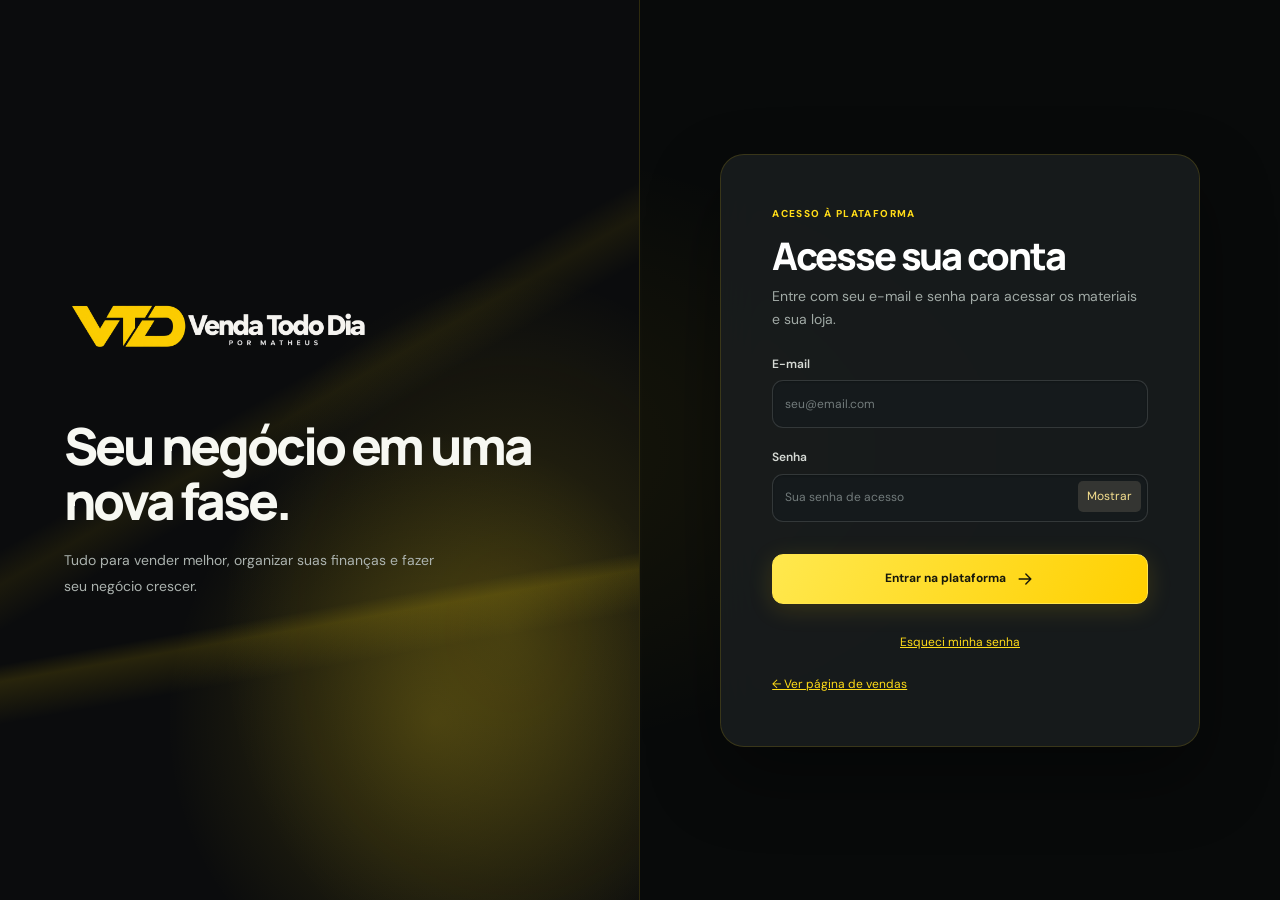
==== index.html @ 25fd8cb9 "Refresh financial JS cache after non-breaking fixes" ====
<!doctype html>
<html lang="pt-BR">
<head>
  <meta charset="utf-8">
  <meta name="viewport" content="width=device-width,initial-scale=1">
  <meta name="theme-color" content="#0b0e10">
  <meta name="description" content="Fornecedores, calendário comercial, guia e controle financeiro para sua loja.">
  <title>VTD · Venda Todo Dia</title>
  <link rel="stylesheet" href="styles.css">
  <link rel="stylesheet" href="styles-master.css">
  <link rel="stylesheet" href="styles-ui.css">
  <link rel="stylesheet" href="brand.css">
  <link rel="stylesheet" href="finance-v2.css">
  <link rel="stylesheet" href="vtd-premium.css?v=20261026">
  <script defer src="data.js"></script>
  <script defer src="master.js?v=20261026"></script>
  <script defer src="app.js?v=20261026-financefix2"></script>
</head>
<body>
  <a class="skip-link" href="#main">Pular para o conteúdo</a>
  <div id="page-progress" role="status" aria-live="polite" hidden>Carregando…</div>
  <div id="app"></div>
  <dialog id="modal"></dialog>
  <div id="toast" role="status" aria-live="polite"></div>
  <noscript><p>Ative o JavaScript no navegador para acessar a plataforma VTD.</p></noscript>
</body>
</html>
---- styles.css ----
@import url('https://fonts.googleapis.com/css2?family=DM+Sans:wght@400;500;600;700&family=Manrope:wght@500;600;700;800&display=swap');
:root{--bg:#f6f5f0;--ink:#161616;--yellow:#ffd500;--muted:#777970;--line:#e6e6df;--green:#13865d;--red:#d45049}*{box-sizing:border-box}body{margin:0;font:14px/1.6 'DM Sans',Arial,sans-serif;background:var(--bg);color:var(--ink)}h1,h2,h3,h4{font-family:Manrope,Arial,sans-serif;line-height:1.15;letter-spacing:-.045em;margin:0;font-weight:800}h1{font-size:37px}h2{font-size:24px}h3{font-size:18px}p{margin:8px 0 0}a{color:inherit;text-decoration:none}button,input,select,textarea{font:inherit}button,a,input,select,textarea{touch-action:manipulation}button{cursor:pointer}button:disabled{cursor:default;opacity:.5}button:focus-visible,a:focus-visible,input:focus-visible,select:focus-visible,textarea:focus-visible,summary:focus-visible{outline:3px solid #ba9b00;outline-offset:3px}button{border:0}img{max-width:100%;height:auto;display:block}.icon{width:20px;height:20px;vertical-align:middle;flex:none;fill:none;stroke:currentColor;stroke-width:1.7;stroke-linecap:round;stroke-linejoin:round}.btn{display:inline-flex;align-items:center;justify-content:center;gap:9px;border:1px solid var(--line);padding:11px 16px;border-radius:7px;background:white;color:#171717;font-size:12px;font-weight:700;line-height:1.4}.btn:hover{border-color:#b5b5aa}.btn.primary{background:var(--yellow);border-color:var(--yellow)}.btn.dark{background:#151515;color:white;border-color:#151515}.btn.danger{color:var(--red)}.btn.small{padding:7px 11px;font-size:11px}.btn.ghost{background:transparent}.muted{color:var(--muted)}.small{font-size:12px}.eyebrow{font-size:10px;font-weight:700;letter-spacing:.14em;text-transform:uppercase}.tag{display:inline-flex;padding:4px 9px;border-radius:6px;background:#f0f0eb;color:#606159;font-size:10px;line-height:1.5}.tag.yellow{background:#fff0a5;color:#665400}.tag.green{background:#e2f2e9;color:#23734f}.tag.red{background:#fce8e5;color:#af453f}.badge{display:inline-flex;gap:6px;align-items:center}.sidebar{position:fixed;inset:0 auto 0 0;width:224px;background:#141414;color:#aaa;display:flex;flex-direction:column;padding:27px 16px;z-index:30}.logo{display:flex;align-items:center;gap:11px;margin:0 12px 35px;color:white}.logo-mark{color:#141414;background:var(--yellow);border-radius:8px;padding:8px 9px;font:800 23px/1 Manrope,Arial,sans-serif;letter-spacing:-2px}.logo strong{font-size:12px;display:block}.logo small{font-size:9px;color:#888;display:block;margin-top:3px}.sidebar nav{display:flex;flex-direction:column;gap:7px}.sidebar nav a{padding:12px 15px;border-radius:7px;display:flex;align-items:center;gap:13px;font-size:12px}.sidebar nav a:hover{background:#242424;color:white}.sidebar nav a.active{background:var(--yellow);color:#111;font-weight:700}.nav-label{font-size:9px;letter-spacing:.14em;padding:24px 16px 10px;color:#777}.side-bottom{margin-top:auto;padding-top:30px;display:flex;flex-direction:column;gap:14px}.side-bottom a,.side-bottom button{display:flex;align-items:center;gap:13px;padding:0 15px;background:none;color:#aaa;font-size:11px}.side-note{border:1px solid #333;border-radius:7px;padding:12px;margin-bottom:7px;font-size:10px;color:#999}.side-note b{color:#ddd;display:block;margin-bottom:4px}.shell{margin-left:224px;min-height:100vh}.topbar{height:72px;background:#fffc;border-bottom:1px solid var(--line);padding:0 34px;display:flex;justify-content:space-between;align-items:center;gap:15px;position:sticky;top:0;z-index:15;backdrop-filter:blur(14px)}.crumb{display:flex;gap:12px;align-items:center;font-size:12px}.top-right{display:flex;gap:15px;align-items:center}.avatar{width:34px;height:34px;border-radius:50%;background:#e9e9e4;color:#333;display:grid;place-items:center;font-size:11px;font-weight:700}.demo-banner{background:#fff3b7;border-bottom:1px solid #e5d887;padding:8px 34px;font-size:10px;display:flex;justify-content:space-between;gap:15px}.demo-banner button{background:none;text-decoration:underline;font-size:10px}.content{padding:34px;max-width:1540px;margin:auto}.page-head{display:flex;justify-content:space-between;align-items:center;gap:20px;margin-bottom:28px}.page-head p{color:var(--muted);font-size:13px}.actions{display:flex;gap:10px;align-items:center;flex-wrap:wrap}.panel{background:#fff;border:1px solid var(--line);border-radius:11px;padding:23px}.panel-head{display:flex;justify-content:space-between;gap:15px;align-items:center;margin-bottom:21px}.welcome{position:relative;background:#151515;color:white;padding:36px;border-radius:12px;overflow:hidden;min-height:270px;display:flex;align-items:center;margin-bottom:24px}.welcome:before{content:'';position:absolute;inset:0;background:linear-gradient(90deg,#101010 10%,#101010de 47%,#10101000 100%),url('assets/loja.webp') center right/cover}.welcome>div{position:relative;max-width:430px}.welcome h2{font-size:37px;margin:15px 0}.welcome p{color:#bbb;font-size:13px;margin-bottom:21px}.welcome .eyebrow{color:var(--yellow)}.columns{display:grid;grid-template-columns:minmax(0,1.65fr) minmax(270px,1fr);gap:22px}.kit-row{display:flex;align-items:center;gap:17px;border-top:1px solid var(--line);padding:22px 0}.kit-row:last-child{padding-bottom:0}.kit-icon{width:49px;height:49px;background:var(--yellow);border-radius:9px;display:grid;place-items:center;flex:none}.kit-icon .icon{width:25px;height:25px}.kit-row h3{font-size:16px}.kit-row p{color:var(--muted);font-size:12px;margin-top:4px}.kit-row>.icon{margin-left:auto}.campaign{background:#fff5c8;display:flex;flex-direction:column}.campaign h2{font-size:31px;margin-top:13px}.campaign .btn{margin-top:auto}.campaign p{font-size:12px;color:#77715b;margin-bottom:18px}.check{display:flex;align-items:flex-start;gap:10px;padding:10px 0;font-size:12px;cursor:pointer}.check input{accent-color:#b79b00;width:18px;height:18px;margin:1px 0;flex:none}.check input:checked+span{color:#777;text-decoration:line-through}.next-step{margin-top:23px;display:flex;align-items:center;gap:15px;background:#eae9e2;padding:18px;border-radius:8px}.progress{height:6px;border-radius:30px;background:#eaeae4;overflow:hidden;margin-top:10px}.progress>i{display:block;height:100%;background:var(--yellow)}.searchbar{display:flex;gap:10px;margin-bottom:15px;flex-wrap:wrap}.search{flex:1;min-width:220px;position:relative}.search .icon{position:absolute;top:13px;left:13px;color:#888;width:17px}.search input{padding-left:40px!important}input:not([type=checkbox]),select,textarea{border:1px solid #ddddD5;background:white;border-radius:7px;padding:11px 12px;min-height:42px;width:100%;color:#333}select{width:auto;max-width:100%}textarea{resize:vertical;min-height:100px}.filters{display:flex;gap:8px;flex-wrap:wrap;margin:16px 0 20px}.chip{border:1px solid #deded5;padding:7px 12px;font-size:11px;border-radius:30px;background:transparent;color:#68695f}.chip.active{background:#151515;color:white;border-color:#151515}.list-count{display:flex;justify-content:space-between;gap:10px;margin-bottom:15px;color:#888;font-size:11px}.supplier{display:flex;gap:18px;padding:23px;background:white;border:1px solid var(--line);border-radius:10px;margin-bottom:13px;align-items:flex-start}.supplier-logo{width:52px;height:52px;display:grid;place-items:center;flex:none;font:800 16px Manrope,Arial,sans-serif;background:#f1eddb;border-radius:9px;color:#7e7247}.supplier-info{flex:1;min-width:0}.supplier h3{font-size:16px;letter-spacing:-.02em}.supplier p{font-size:12px;color:#777;margin:5px 0 9px}.supplier-meta{display:flex;flex-wrap:wrap;gap:6px}.supplier-side{display:flex;gap:9px;align-items:center}.star{border:1px solid var(--line);background:white;border-radius:6px;width:33px;height:33px;color:#aaa;font-size:23px;line-height:1}.star.saved{color:#ac9000;background:#fff7cf;border-color:#f0dc7b}.pagination{display:flex;align-items:center;justify-content:center;gap:12px;margin:22px 0}.empty{text-align:center;padding:65px 20px;border:1px dashed #d4d4c9;border-radius:10px}.empty .icon{height:38px;width:38px;color:#b4a158;margin-bottom:14px}.empty p{color:#888;font-size:13px;max-width:430px;margin:12px auto 20px}.month-tabs{display:flex;gap:4px;background:#fff;border:1px solid var(--line);border-radius:8px;padding:6px;margin-bottom:25px}.month-tabs button{flex:1;padding:10px 3px;border-radius:5px;background:transparent;font-size:11px}.month-tabs button.active{background:var(--yellow);font-weight:700}.month-title{font-size:47px;margin-bottom:8px}.dates{display:flex;flex-wrap:wrap;gap:8px;margin:18px 0}.date{border:1px solid var(--line);border-radius:7px;padding:10px 12px;font-size:12px}.date b{display:block}.date small{color:#888}.date.key{background:#fff2ab;border-color:#f0dd7c}.note{padding:14px 17px;border-left:3px solid #c9ae00;background:#f7f5e9;border-radius:0 6px 6px 0;font-size:12px;margin:20px 0}.reading{display:grid;grid-template-columns:230px minmax(0,1fr);gap:25px}.chapters{align-self:start;position:sticky;top:95px}.chapter-link{display:flex;gap:10px;padding:11px 9px;border-radius:6px;font-size:11px;color:#777}.chapter-link.active{background:#fff1a3;color:#111;font-weight:700}.chapter-link span{color:#999}.reader{padding:38px 45px}.reader h1{font-size:34px;margin:17px 0 28px}.reader-body{font-size:15px;line-height:1.9;color:#4c4d47}.reader-body p{margin:15px 0}.reader-body h3{font-size:21px;margin:28px 0 12px;color:#111}.reader-body ul{padding-left:22px}.reader-body .quote{font-size:22px;line-height:1.4;font-weight:700;color:#161616;border-left:3px solid var(--yellow);padding:15px 20px;background:#f8f7ef;margin:25px 0}.reader-body em{font-style:normal}.reader-body .kinds{display:flex;gap:12px}.reader-body .kinds>div{flex:1;padding:13px;background:#f4f3ed;border-radius:6px}.task-box{background:#fff5c6;padding:21px;border-radius:8px;margin-top:30px}.reader-nav{display:flex;justify-content:space-between;gap:10px;margin-top:25px}.stats{display:grid;grid-template-columns:repeat(4,1fr);background:white;border:1px solid var(--line);border-radius:10px;padding:22px 0;margin-bottom:22px}.stat{padding:0 22px;border-right:1px solid var(--line)}.stat:last-child{border:0}.stat small{display:block;color:#888;font-size:11px}.stat strong{font:800 25px/1.4 Manrope,Arial,sans-serif;letter-spacing:-.04em}.stat .icon{color:#a58b00;margin-bottom:9px}.positive{color:var(--green)}.negative{color:var(--red)}.finance-grid{display:grid;grid-template-columns:1.5fr 1fr;gap:22px;margin-bottom:22px}.chart{width:100%;height:200px;display:block}.chart-legend{display:flex;gap:20px;justify-content:center;font-size:10px;color:#777}.chart-legend i{display:inline-block;width:8px;height:8px;background:var(--yellow);border-radius:50%;margin-right:6px}.category-bar{margin:14px 0;font-size:11px}.category-bar>div{display:flex;justify-content:space-between;gap:12px}.bar{height:6px;background:#efefe9;border-radius:10px;margin-top:7px}.bar i{display:block;height:100%;background:var(--yellow);border-radius:10px}.table-wrap{overflow:auto}table{border-collapse:collapse;width:100%;white-space:nowrap;font-size:12px}th{text-align:left;background:#f5f5f0;color:#888;font-weight:500;padding:12px}td{padding:15px 12px;border-bottom:1px solid var(--line)}tr:last-child td{border:0}.table-actions{display:flex;gap:6px}.table-actions .btn{padding:5px 7px}.table-actions .icon{width:14px;height:14px}.financial-nav{display:flex;gap:7px;margin-bottom:24px;flex-wrap:wrap}.financial-nav a{padding:9px 14px;border-radius:6px;font-size:11px;border:1px solid #ddd}.financial-nav a.active{background:#171717;color:white;border-color:#171717}.fields{display:grid;grid-template-columns:1fr 1fr;gap:17px}.field{display:flex;flex-direction:column;gap:6px;font-size:12px}.field.full{grid-column:1/-1}.field label{font-weight:600}.settings{max-width:800px}.settings .panel{margin-bottom:22px}.help-list details{border-bottom:1px solid var(--line);padding:18px 0}.help-list summary{cursor:pointer;font-weight:600}.help-list p{font-size:13px;color:#777;margin:15px 0}.admin-nav{display:flex;gap:9px;flex-wrap:wrap;margin-bottom:25px}.admin-nav a{padding:10px 16px;border-radius:6px;background:white;border:1px solid var(--line);font-size:12px}.admin-nav a.active{background:var(--yellow);border-color:var(--yellow)}.account-options{display:flex;gap:13px;flex-wrap:wrap;margin:20px 0}.option{padding:18px;border:1px solid var(--line);border-radius:8px;flex:1;min-width:190px}.option.active{border-color:#ad9400;background:#fff8d6}.option p{font-size:12px;color:#777}.login{min-height:100vh;display:grid;grid-template-columns:1.05fr 1fr}.login-visual{padding:45px 55px;background:#111;color:white;position:relative;overflow:hidden;display:flex;flex-direction:column}.login-visual:after{content:'';position:absolute;inset:48% 0 0;background:linear-gradient(#111,transparent 50%),url('assets/loja.webp') center/cover}.login-visual .logo{margin:0 0 65px}.login-visual h1{font-size:52px;max-width:500px;position:relative;z-index:1}.login-visual p{color:#aaa;max-width:390px;position:relative;z-index:1;margin-top:20px}.login-form{align-self:center;padding:50px;max-width:530px;width:100%;margin:auto}.login-form h2{font-size:34px}.login-form>p{color:#777;margin-bottom:25px}.demo-notice{background:#fff3b8;border:1px solid #e9dc93;padding:15px;border-radius:7px;font-size:12px;margin:22px 0}.login-form .btn{width:100%;margin:6px 0}.login-form .field{margin-bottom:17px}.divider{text-align:center;color:#aaa;font-size:11px;margin:18px 0}.link{font-size:12px;background:none;color:#6f6b50;text-decoration:underline;padding:0}.contact-links{display:flex;gap:8px;flex-wrap:wrap;margin:20px 0}.detail-row{border-bottom:1px solid var(--line);padding:13px 0;display:flex;justify-content:space-between;gap:15px;font-size:12px}.detail-row span{color:#888}.detail-row strong{max-width:75%;overflow-wrap:anywhere}.mobile-menu{display:none}.mobile-bottom{display:none}dialog{border:1px solid var(--line);border-radius:13px;max-width:560px;width:calc(100% - 32px);max-height:90vh;padding:27px;color:#171717}dialog::backdrop{background:#0007;backdrop-filter:blur(3px)}.dialog-head{display:flex;align-items:center;justify-content:space-between;gap:20px;margin-bottom:24px}.close{width:30px;height:30px;background:#f0f0ea;border-radius:50%;font-size:20px}.modal-actions{display:flex;justify-content:flex-end;gap:9px;margin-top:23px}.dialog-head h2{font-size:23px}#toast{position:fixed;bottom:28px;left:50%;transform:translateX(-50%) translateY(150px);padding:13px 22px;background:#161616;color:white;border:1px solid #444;border-radius:8px;z-index:100;font-size:12px;box-shadow:0 5px 35px #0003;transition:transform .2s;max-width:90vw}#toast.show{transform:translateX(-50%) translateY(0)}.locked{text-align:center;padding:65px 25px}.locked .kit-icon{margin:0 auto 20px}.locked h2{font-size:30px}.locked p{color:#888;margin:15px auto 25px;max-width:480px}.storage-note{font-size:11px;color:#888;margin-top:20px}.header-mobile-logo{display:none} @media(min-width:1600px){.content{padding:40px 50px}.welcome{min-height:310px}}@media(max-width:1100px){.sidebar{width:195px;padding-inline:10px}.shell{margin-left:195px}.topbar,.demo-banner{padding-inline:24px}.content{padding:25px}.columns{grid-template-columns:1.4fr 1fr}.reader{padding:28px}.reading{grid-template-columns:190px 1fr}.stat{padding:0 15px}.stat strong{font-size:21px}.finance-grid{grid-template-columns:1fr 1fr}.supplier-side{flex-direction:column;align-items:flex-end}.login-visual{padding:35px}.login-visual h1{font-size:43px}}@media(max-width:760px){h1{font-size:29px}.sidebar{transform:translateX(-100%);transition:transform .2s;width:250px;box-shadow:20px 0 50px #0004}.sidebar.open{transform:translateX(0)}.shell{margin:0}.topbar{height:65px;padding:0 18px}.crumb{display:none}.header-mobile-logo{display:flex;align-items:center;gap:9px;font-weight:700;font-size:12px}.header-mobile-logo .logo-mark{font-size:18px;padding:7px}.mobile-menu{display:inline-flex;background:none;padding:5px}.top-right{gap:9px}.top-right .tag{display:none}.demo-banner{padding:7px 18px;font-size:9px;gap:8px}.content{padding:24px 18px 105px}.page-head{align-items:flex-start;flex-direction:column;gap:16px;margin-bottom:23px}.page-head p{font-size:12px}.welcome{padding:26px;min-height:260px}.welcome h2{font-size:31px}.welcome:before{background:linear-gradient(90deg,#111f,#111a),url('assets/loja.webp') center/cover}.columns,.finance-grid{grid-template-columns:1fr}.campaign{min-height:280px}.panel{padding:20px}.kit-row h3{font-size:14px}.kit-row p{font-size:11px}.kit-icon{width:43px;height:43px}.next-step{font-size:12px}.supplier{padding:17px;gap:12px;flex-wrap:wrap}.supplier-logo{width:39px;height:39px;font-size:12px}.supplier h3{font-size:14px}.supplier-info{width:calc(100% - 60px)}.supplier-side{flex-direction:row;justify-content:flex-end;width:100%;padding-top:6px}.supplier p{font-size:11px}.searchbar select{flex:1;min-width:130px;font-size:11px}.filters{gap:6px}.chip{font-size:10px;padding:7px 10px}.month-tabs{flex-wrap:wrap;gap:4px}.month-tabs button{flex:0 0 calc(100% / 6 - 4px)}.month-title{font-size:38px}.reading{grid-template-columns:1fr;gap:16px}.chapters{position:static}.chapters-list{display:flex;gap:5px;overflow:auto;margin-top:15px}.chapter-link{min-width:145px;font-size:10px;border:1px solid var(--line)}.reader{padding:24px}.reader h1{font-size:28px}.reader-body{font-size:14px}.reader-body .kinds{flex-direction:column}.stats{grid-template-columns:1fr 1fr;padding:0}.stat{padding:20px;border-bottom:1px solid var(--line)}.stat:nth-child(2){border-right:0}.stat:nth-child(3),.stat:nth-child(4){border-bottom:0}.stat strong{font-size:22px}.fields{grid-template-columns:1fr}.field.full{grid-column:auto}.mobile-bottom{display:flex;position:fixed;bottom:0;left:0;right:0;background:#fff;border-top:1px solid var(--line);z-index:20;padding:9px 8px max(10px,env(safe-area-inset-bottom));justify-content:space-around;gap:2px}.mobile-bottom a{display:flex;flex-direction:column;align-items:center;gap:5px;font-size:9px;color:#888;padding:5px 8px}.mobile-bottom a.active{color:#111;background:#fff5be;border-radius:7px}.mobile-bottom .icon{height:20px;width:20px}.login{grid-template-columns:1fr}.login-visual{min-height:260px;padding:25px}.login-visual:after{inset:0;background:linear-gradient(90deg,#111f,#111a),url('assets/loja.webp') center/cover}.login-visual .logo{margin-bottom:35px;z-index:1}.login-visual h1{font-size:34px}.login-visual p{font-size:12px;margin-top:13px}.login-form{padding:30px 23px}.login-form h2{font-size:28px}.login-visual h1,.login-visual p{max-width:400px}.table-wrap{margin-inline:-7px}.modal-actions{flex-wrap:wrap}#toast{bottom:90px}.admin-nav a{font-size:10px;padding:8px 10px}.finance-grid .panel{min-width:0}.reader-nav{flex-wrap:wrap}.top-right .btn{padding:7px}.top-right .btn span{display:none}.contact-links .btn{flex:1}.page-head .actions{width:100%}.month-tabs button{font-size:10px}.search{min-width:100%}}@media(prefers-reduced-motion:reduce){*{transition:none!important;scroll-behavior:auto!important}}
---- styles-master.css ----
/* ==========================================================================
   VTD - PAINEL MASTER (IDENTIDADE VISUAL FIEL AO MOCKUP)
   ========================================================================== */

:root {
  --master-bg: #F8F9FA;
  --master-sidebar-bg: #111215;
  --master-sidebar-text: #9CA3AF;
  --master-sidebar-hover: #1F2228;
  --master-yellow: #FFD500;
  --master-yellow-hover: #E6C000;
  --master-card-bg: #FFFFFF;
  --master-border: #E5E7EB;
  --master-text-main: #111827;
  --master-text-muted: #6B7280;
  --master-green-bg: #DCFCE7;
  --master-green-text: #166534;
  --master-amber-bg: #FEF3C7;
  --master-amber-text: #92400E;
  --master-red-bg: #FEE2E2;
  --master-red-text: #991B1B;
}

body.master-active {
  background-color: var(--master-bg);
  color: var(--master-text-main);
  font-family: 'DM Sans', -apple-system, BlinkMacSystemFont, "Segoe UI", Roboto, sans-serif;
}

/* ---------------- SIDEBAR DO MASTER ---------------- */
.master-sidebar {
  position: fixed;
  inset: 0 auto 0 0;
  width: 260px;
  background-color: var(--master-sidebar-bg);
  color: var(--master-sidebar-text);
  display: flex;
  flex-direction: column;
  padding: 24px 16px;
  z-index: 40;
  overflow-y: auto;
}

.master-logo {
  display: flex;
  align-items: center;
  gap: 12px;
  margin: 0 8px 30px;
  color: #FFFFFF;
}

.master-logo-mark {
  background-color: var(--master-yellow);
  color: #111215;
  border-radius: 8px;
  padding: 8px 10px;
  font: 800 20px/1 'Manrope', sans-serif;
  letter-spacing: -1px;
}

.master-logo-text strong {
  display: block;
  font-size: 15px;
  font-weight: 700;
  color: #FFFFFF;
}

.master-logo-text small {
  display: block;
  font-size: 11px;
  color: #9CA3AF;
  margin-top: 2px;
}

.master-nav {
  display: flex;
  flex-direction: column;
  gap: 4px;
}

.master-nav-label {
  font-size: 10px;
  font-weight: 700;
  letter-spacing: 0.12em;
  text-transform: uppercase;
  color: #6B7280;
  padding: 22px 14px 8px;
}

.master-nav a, .master-nav button {
  display: flex;
  align-items: center;
  gap: 12px;
  padding: 10px 14px;
  border-radius: 8px;
  font-size: 13px;
  font-weight: 500;
  color: #9CA3AF;
  background: transparent;
  border: none;
  cursor: pointer;
  text-align: left;
  transition: background-color 0.15s, color 0.15s;
}

.master-nav a:hover, .master-nav button:hover {
  background-color: var(--master-sidebar-hover);
  color: #FFFFFF;
}

.master-nav a.active {
  background-color: var(--master-yellow);
  color: #111215;
  font-weight: 700;
}

.master-nav a.active svg {
  stroke: #111215;
}

.master-nav-bottom {
  margin-top: auto;
  padding-top: 24px;
  display: flex;
  flex-direction: column;
  gap: 4px;
}

/* ---------------- SHELL & TOPBAR ---------------- */
.master-shell {
  margin-left: 260px;
  min-height: 100vh;
  display: flex;
  flex-direction: column;
}

.master-topbar {
  height: 64px;
  background: rgba(255, 255, 255, 0.95);
  border-bottom: 1px solid var(--master-border);
  padding: 0 32px;
  display: flex;
  justify-content: space-between;
  align-items: center;
  position: sticky;
  top: 0;
  z-index: 30;
  backdrop-filter: blur(10px);
}

.master-crumb {
  display: flex;
  align-items: center;
  gap: 8px;
  font-size: 13px;
  color: var(--master-text-muted);
}

.master-crumb .crumb-active {
  color: var(--master-text-main);
  font-weight: 600;
}

.master-top-right {
  display: flex;
  align-items: center;
  gap: 16px;
}

.master-badge-status {
  display: inline-flex;
  align-items: center;
  gap: 6px;
  padding: 6px 12px;
  background-color: #F3F4F6;
  border: 1px solid #E5E7EB;
  border-radius: 20px;
  font-size: 11px;
  font-weight: 500;
  color: #4B5563;
}

.master-avatar-btn {
  width: 36px;
  height: 36px;
  border-radius: 50%;
  background-color: #E5E7EB;
  color: #1F2937;
  font-weight: 700;
  font-size: 12px;
  display: grid;
  place-items: center;
  border: none;
}

/* ---------------- CONTENT CONTAINER ---------------- */
.master-content {
  padding: 32px;
  max-width: 1440px;
  width: 100%;
  margin: 0 auto;
  box-sizing: border-box;
}

.master-header {
  display: flex;
  justify-content: space-between;
  align-items: flex-start;
  gap: 20px;
  margin-bottom: 28px;
  flex-wrap: wrap;
}

.master-header h1 {
  font-size: 32px;
  font-weight: 800;
  color: var(--master-text-main);
  letter-spacing: -0.04em;
  margin: 0 0 6px 0;
}

.master-header p {
  color: var(--master-text-muted);
  font-size: 14px;
  margin: 0;
}

.master-header-actions {
  display: flex;
  gap: 12px;
  align-items: center;
}

.btn-master-primary {
  display: inline-flex;
  align-items: center;
  gap: 8px;
  background-color: var(--master-yellow);
  color: #111215;
  border: 1px solid var(--master-yellow);
  font-weight: 700;
  font-size: 13px;
  padding: 10px 18px;
  border-radius: 8px;
  cursor: pointer;
  transition: background-color 0.15s, transform 0.05s;
}

.btn-master-primary:hover {
  background-color: var(--master-yellow-hover);
}

.btn-master-outline {
  display: inline-flex;
  align-items: center;
  gap: 8px;
  background-color: #FFFFFF;
  color: #111827;
  border: 1px solid #D1D5DB;
  font-weight: 600;
  font-size: 13px;
  padding: 10px 18px;
  border-radius: 8px;
  cursor: pointer;
  transition: background-color 0.15s, border-color 0.15s;
}

.btn-master-outline:hover {
  background-color: #F9FAFB;
  border-color: #9CA3AF;
}

/* ---------------- CARDS DE MÉTRICAS (INDICADORES) ---------------- */
.master-metrics-grid {
  display: grid;
  grid-template-columns: repeat(4, 1fr);
  gap: 18px;
  margin-bottom: 28px;
}

.master-metric-card {
  background-color: var(--master-card-bg);
  border: 1px solid var(--master-border);
  border-radius: 12px;
  padding: 18px 20px;
  display: flex;
  align-items: center;
  gap: 16px;
  box-shadow: 0 1px 2px rgba(0, 0, 0, 0.03);
}

.master-metric-icon {
  width: 48px;
  height: 48px;
  border-radius: 10px;
  display: grid;
  place-items: center;
  flex: none;
}

.master-metric-icon.icon-yellow { background-color: #FEF9C3; color: #854D0E; }
.master-metric-icon.icon-green { background-color: #DCFCE7; color: #166534; }
.master-metric-icon.icon-blue { background-color: #E0F2FE; color: #075985; }
.master-metric-icon.icon-amber { background-color: #FEF3C7; color: #B45309; }

.master-metric-info {
  flex: 1;
  min-width: 0;
}

.master-metric-info span {
  display: block;
  font-size: 12px;
  color: var(--master-text-muted);
  font-weight: 500;
  margin-bottom: 2px;
}

.master-metric-val-row {
  display: flex;
  align-items: center;
  gap: 10px;
}

.master-metric-info strong {
  font-size: 28px;
  font-weight: 800;
  color: var(--master-text-main);
  letter-spacing: -0.03em;
  font-family: 'Manrope', sans-serif;
}

.btn-pill-review {
  background-color: #FEF3C7;
  color: #92400E;
  border: 1px solid #FDE68A;
  border-radius: 12px;
  font-size: 11px;
  font-weight: 700;
  padding: 3px 10px;
  cursor: pointer;
  transition: background-color 0.15s;
}

.btn-pill-review:hover {
  background-color: #FDE68A;
}

/* ---------------- GRID DE CARDS PRINCIPAIS ---------------- */
.master-main-grid {
  display: grid;
  grid-template-columns: minmax(0, 2fr) minmax(320px, 1fr);
  gap: 24px;
  margin-bottom: 24px;
}

.master-card {
  background-color: var(--master-card-bg);
  border: 1px solid var(--master-border);
  border-radius: 12px;
  padding: 22px;
  box-shadow: 0 1px 3px rgba(0, 0, 0, 0.04);
}

.master-card-header {
  display: flex;
  justify-content: space-between;
  align-items: center;
  gap: 16px;
  margin-bottom: 18px;
  flex-wrap: wrap;
}

.master-card-header h2 {
  font-size: 18px;
  font-weight: 800;
  color: var(--master-text-main);
  margin: 0;
  display: flex;
  align-items: center;
  gap: 10px;
}

.master-filters-row {
  display: flex;
  align-items: center;
  gap: 10px;
  flex-wrap: wrap;
}

.master-input-search {
  position: relative;
  min-width: 200px;
}

.master-input-search input {
  padding: 8px 12px 8px 34px !important;
  font-size: 12px !important;
  min-height: 36px !important;
  border-radius: 6px !important;
  border: 1px solid #D1D5DB !important;
}

.master-input-search .search-icon {
  position: absolute;
  left: 10px;
  top: 9px;
  width: 15px;
  height: 15px;
  color: #9CA3AF;
  pointer-events: none;
}

.master-select-filter {
  padding: 8px 12px !important;
  font-size: 12px !important;
  min-height: 36px !important;
  border-radius: 6px !important;
  border: 1px solid #D1D5DB !important;
  background-color: #FFFFFF !important;
}

/* ---------------- TABELAS DO MASTER ---------------- */
.master-table-wrapper {
  overflow-x: auto;
  margin-inline: -4px;
}

.master-table {
  width: 100%;
  border-collapse: separate;
  border-spacing: 0;
  font-size: 13px;
}

.master-table th {
  background-color: #F9FAFB;
  color: #6B7280;
  font-weight: 600;
  font-size: 11px;
  text-transform: uppercase;
  letter-spacing: 0.05em;
  padding: 10px 14px;
  border-bottom: 1px solid var(--master-border);
  text-align: left;
}

.master-table td {
  padding: 14px;
  border-bottom: 1px solid #F3F4F6;
  color: var(--master-text-main);
  vertical-align: middle;
}

.master-table tr:hover td {
  background-color: #FBFBFC;
}

.master-table tr:last-child td {
  border-bottom: none;
}

.user-cell {
  display: flex;
  align-items: center;
  gap: 12px;
}

.user-avatar-circle {
  width: 36px;
  height: 36px;
  border-radius: 50%;
  background-color: #F3F4F6;
  color: #4B5563;
  font-weight: 700;
  font-size: 12px;
  display: grid;
  place-items: center;
  flex: none;
}

.user-meta-name {
  font-weight: 700;
  color: var(--master-text-main);
}

.user-meta-email {
  font-size: 11px;
  color: var(--master-text-muted);
}

/* Badges */
.badge-offer {
  display: inline-flex;
  padding: 4px 10px;
  border-radius: 6px;
  font-size: 11px;
  font-weight: 700;
}

.badge-offer.plus {
  background-color: var(--master-yellow);
  color: #111215;
}

.badge-offer.essential {
  background-color: #E5E7EB;
  color: #374151;
}

.badge-status-pill {
  display: inline-flex;
  padding: 4px 10px;
  border-radius: 20px;
  font-size: 11px;
  font-weight: 600;
}

.badge-status-pill.green { background-color: var(--master-green-bg); color: var(--master-green-text); }
.badge-status-pill.amber { background-color: var(--master-amber-bg); color: var(--master-amber-text); }
.badge-status-pill.red { background-color: var(--master-red-bg); color: var(--master-red-text); }
.badge-status-pill.gray { background-color: #F3F4F6; color: #4B5563; }

.btn-table-action {
  padding: 6px 12px;
  border-radius: 6px;
  font-size: 11px;
  font-weight: 600;
  border: 1px solid #D1D5DB;
  background-color: #FFFFFF;
  color: #374151;
  cursor: pointer;
  transition: all 0.15s;
}

.btn-table-action:hover {
  background-color: #F9FAFB;
  border-color: #9CA3AF;
}

.master-card-footer {
  margin-top: 16px;
  padding-top: 14px;
  border-top: 1px solid #F3F4F6;
}

.link-all-clients {
  color: #B45309;
  font-weight: 700;
  font-size: 13px;
  display: inline-flex;
  align-items: center;
  gap: 6px;
  text-decoration: none;
}

.link-all-clients:hover {
  text-decoration: underline;
}

/* ---------------- LISTA DE INTEGRAÇÕES NO CARD LATERAL ---------------- */
.master-integ-list {
  display: flex;
  flex-direction: column;
  gap: 16px;
}

.master-integ-item {
  border: 1px solid var(--master-border);
  border-radius: 10px;
  padding: 16px;
  display: flex;
  flex-direction: column;
  gap: 10px;
  background-color: #FAFAFA;
}

.master-integ-header {
  display: flex;
  align-items: center;
  justify-content: space-between;
}

.master-integ-title {
  display: flex;
  align-items: center;
  gap: 8px;
  font-weight: 700;
  font-size: 14px;
  color: var(--master-text-main);
}

.status-dot {
  width: 8px;
  height: 8px;
  border-radius: 50%;
  display: inline-block;
}

.status-dot.active { background-color: #22C55E; box-shadow: 0 0 0 2px #DCFCE7; }
.status-dot.inactive { background-color: #9CA3AF; }

.master-integ-desc {
  font-size: 12px;
  color: var(--master-text-muted);
  margin: 0;
}

.master-integ-time {
  font-size: 11px;
  color: #9CA3AF;
}

.master-integ-actions {
  display: flex;
  justify-content: flex-end;
  gap: 8px;
  margin-top: 4px;
}

/* ---------------- ÚLTIMOS EVENTOS (CARD INFERIOR) ---------------- */
.master-events-table {
  width: 100%;
}

.event-row {
  display: grid;
  grid-template-columns: 80px minmax(180px, 1fr) minmax(200px, 1.5fr) 100px 120px;
  align-items: center;
  gap: 16px;
  padding: 14px 0;
  border-bottom: 1px solid #F3F4F6;
  font-size: 13px;
}

.event-row:last-child {
  border-bottom: none;
}

.event-time {
  font-weight: 500;
  color: var(--master-text-muted);
  font-size: 12px;
}

.event-type-col strong {
  display: block;
  font-weight: 700;
  color: var(--master-text-main);
}

.event-type-col small {
  display: block;
  font-size: 11px;
  color: var(--master-text-muted);
}

.event-desc-col {
  color: #4B5563;
  font-size: 12px;
}

.event-action-col {
  text-align: right;
}

/* ---------------- MODAIS E DRAWERS DO MASTER ---------------- */
.master-modal-backdrop {
  position: fixed;
  inset: 0;
  background-color: rgba(0, 0, 0, 0.5);
  backdrop-filter: blur(4px);
  z-index: 100;
  display: flex;
  align-items: center;
  justify-content: center;
  padding: 16px;
}

.master-modal-content {
  background: #FFFFFF;
  border-radius: 12px;
  width: 100%;
  max-width: 580px;
  max-height: 90vh;
  overflow-y: auto;
  box-shadow: 0 20px 25px -5px rgba(0, 0, 0, 0.1);
  padding: 24px;
}

.master-menu-toggle {
  display: none;
  border: 1px solid #D1D5DB;
  border-radius: 8px;
  background: #FFFFFF;
  padding: 8px 12px;
  font-size: 20px;
  cursor: pointer;
}

/* ---------------- RESPONSIVIDADE ---------------- */
@media (max-width: 1024px) {
  .master-metrics-grid {
    grid-template-columns: repeat(2, 1fr);
  }
  .master-main-grid {
    grid-template-columns: 1fr;
  }
  .event-row {
    grid-template-columns: 70px 1fr 1fr auto;
  }
}

@media (max-width: 768px) {
  .master-menu-toggle {
    display: block;
  }
  .master-sidebar.open {
    top: 64px;
    height: calc(100vh - 64px);
  }
  .master-sidebar {
    transform: translateX(-100%);
    transition: transform 0.2s ease;
  }
  .master-sidebar.open {
    transform: translateX(0);
  }
  .master-shell {
    margin-left: 0;
  }
  .master-metrics-grid {
    grid-template-columns: 1fr;
  }
  .master-content {
    padding: 16px;
  }
  .event-row {
    display: flex;
    flex-direction: column;
    align-items: flex-start;
    gap: 8px;
    padding: 16px 0;
  }
  .event-action-col {
    align-self: flex-end;
  }
}
---- styles-ui.css ----
/* Identidade visual e interações compartilhadas. */
:root {
  --bg: #f4f6f2;
  --ink: #19231d;
  --yellow: #f5d528;
  --muted: #67736b;
  --line: #e2e7df;
  --master-bg: #f4f6f2;
  --master-text-main: #19231d;
  --master-text-muted: #67736b;
  --master-border: #e2e7df;
  --master-yellow: #f5d528;
  --master-sidebar-bg: #141c17;
}
body { color: var(--ink); -webkit-font-smoothing: antialiased; }
h1 { font-size: clamp(28px, 2.7vw, 38px); letter-spacing: -.055em; }
h2 { letter-spacing: -.04em; }
.sidebar { width: 240px; background: #141c17; padding: 28px 18px 22px; }
.shell { margin-left: 240px; }
.logo-mark, .master-logo-mark { background: var(--yellow); border-radius: 12px; box-shadow: 0 4px 14px #0002; }
.sidebar nav a, .master-nav a { border-radius: 11px; transition: background .15s, color .15s; }
.sidebar nav a:hover, .master-nav a:hover { background: #26312a; }
.sidebar nav a.active, .master-nav a.active { box-shadow: 0 3px 12px #0001; }
.side-note { border-color: #344138; background: #202a23; border-radius: 12px; padding: 14px; }
.side-bottom { gap: 16px; }
.topbar, .master-topbar { background: #ffffffeb; border-bottom-color: var(--line); }
.avatar, .master-avatar-btn { background: #eaf0e6; color: #35462f; border: 1px solid #dbe5d5; }
.content, .master-content { max-width: 1480px; width: 100%; margin: 0 auto; padding: 36px 40px 52px; }
.page-head { margin-bottom: 28px; }
.page-head p, .master-header p { color: var(--muted); line-height: 1.7; margin-top: 10px; }
.btn, .btn-master-primary, .btn-master-outline { min-height: 42px; border-radius: 10px; font-size: 12px; font-weight: 700; transition: background .15s, box-shadow .15s; }
.btn.primary:hover, .btn-master-primary:hover { background: #eac717; border-color: #eac717; box-shadow: 0 4px 12px #cfb42924; }
.btn.small { min-height: 34px; }
.btn-table-action { border-radius: 8px; min-height: 32px; }
.panel, .master-card, .supplier, .next-step, .master-metric-card { border: 1px solid var(--line); border-radius: 16px; box-shadow: 0 4px 20px #192d1b04; }
.panel, .master-card { background: #fff; }
.panel-head h2, .master-card-header h2 { font-size: 18px; }
.panel-head { margin-bottom: 22px; }
.kit-row { padding: 19px 0; }
.kit-row h3 { font-size: 15px; letter-spacing: -.025em; }
.kit-icon, .overview-icon { background: #f1f4e7; color: #647235; border-radius: 13px; }
.campaign { background: #f1f3e6; border-color: #e2e7cf; }
.campaign .eyebrow { color: #69753b; }
.campaign h2 { font-size: 26px; margin-top: 12px; }
.check { border-radius: 9px; }
.check:hover { background: #f7f8f3; }
.check input { accent-color: #66783e; width: 17px; height: 17px; }
.home-greeting { display: flex; justify-content: space-between; gap: 16px; margin-bottom: 14px; color: var(--muted); font-size: 12px; }
.home-greeting .eyebrow { color: #79865e; font-size: 10px; }
.home-hero { display: grid; grid-template-columns: 1.4fr 1fr; align-items: center; gap: 28px; min-height: 310px; padding: 36px; border-radius: 20px; background: #18241b; isolation: isolate; overflow: hidden; }
.home-hero::before { background: linear-gradient(90deg,#142019 20%,#15201be8 55%,#15201b88),url('assets/loja.webp') center/cover; z-index: -1; }
.home-hero > div { position: relative; z-index: 1; }
.hero-content .eyebrow { font-size: 9px; color: #c9d1bd; letter-spacing: .18em; }
.home-hero h2 { font-size: clamp(34px, 3.3vw, 47px); line-height: 1.12; margin-top: 14px; }
.home-hero h2 em { color: var(--yellow); font-style: normal; }
.home-hero .hero-content p { color: #d0d8cc; font-size: 13px; max-width: 360px; margin: 16px 0 22px; }
.hero-learning { position: relative; justify-self: end; width: 100%; max-width: 285px; padding: 23px; background: #ffffff12; border: 1px solid #ffffff24; backdrop-filter: blur(12px); border-radius: 16px; color: #fff; }
.hero-learning-icon { display: grid; place-items: center; width: 36px; height: 36px; background: #f5d52822; color: var(--yellow); border-radius: 10px; margin-bottom: 17px; }
.hero-learning .eyebrow { display: block; color: #c3ceb9; font-size: 8px; }
.hero-learning h3 { font-size: 20px; line-height: 1.3; margin: 8px 0 14px; }
.hero-learning p { font-size: 11px; color: #d0d8cc; }
.hero-learning .progress { background: #ffffff24; }
.hero-learning-link { display: flex; justify-content: space-between; align-items: center; margin-top: 17px; color: var(--yellow); font-size: 11px; font-weight: 700; }
.hero-learning-link .icon { width: 16px; height: 16px; }
.overview-strip { display: grid; grid-template-columns: repeat(3,minmax(0,1fr)); gap: 16px; margin: 22px 0 28px; }
.overview-tile { display: flex; align-items: center; gap: 14px; min-width: 0; padding: 20px; background: #fff; border: 1px solid var(--line); border-radius: 14px; transition: border-color .15s; }
.overview-tile:hover { border-color: #a5b390; }
.overview-icon { width: 42px; height: 42px; display: grid; place-items: center; flex: none; }
.overview-tile > div { flex: 1; min-width: 0; }
.overview-tile strong { display: block; font: 800 23px/1.3 Manrope,Arial,sans-serif; letter-spacing: -.04em; text-transform: capitalize; }
.overview-tile span:not(.overview-icon) { font-size: 10px; color: var(--muted); }
.overview-tile > .icon { width: 15px; color: #9ca991; }
.searchbar { gap: 12px; }
input:not([type="checkbox"]), select, textarea { border-color: #dce3d7; border-radius: 10px; background: #fff; min-height: 44px; }
input:not([type="checkbox"]):focus, select:focus, textarea:focus { border-color: #8c9c70; }
.filters { gap: 8px; }
.chip { padding: 8px 14px; background: #fff; border-color: var(--line); }
.chip.active { color: #fff; background: #2f422e; border-color: #2f422e; }
.supplier { padding: 23px; transition: border-color .15s, box-shadow .15s; }
.supplier:hover { border-color: #c4d0ba; box-shadow: 0 6px 20px #263a2308; }
.supplier-logo { border-radius: 13px; background: #edf1e2; color: #6c783e; }
.supplier-meta .tag { border-radius: 6px; font-size: 10px; }
.star { border-radius: 9px; min-width: 36px; height: 36px; }
.star.saved { color: #8f7200; background: #fff7cc; border-color: #eed97d; }
.stats { gap: 14px; border: 0; background: none; padding: 0; }
.stat { background: #fff; border: 1px solid var(--line) !important; border-radius: 14px; padding: 22px; }
.stat strong { display: block; margin-top: 7px; font-size: 25px; }
.financial-nav a { background: #fff; border-radius: 9px; border-color: var(--line); }
.financial-nav a.active { background: #243324; }
.page-head .actions { display: flex; align-items: center; gap: 10px; flex-wrap: wrap; }
.page-head input[type="month"] { width: 190px !important; min-width: 180px; }
th, .master-table th { background: #f5f7f2; color: #77816f; font-size: 10px; letter-spacing: .06em; text-transform: uppercase; }
tbody tr:hover { background: #fafbf8; }
.month-tabs { padding: 7px; gap: 5px; border-radius: 12px; }
.month-tabs button { border-radius: 8px; padding: 11px 5px; }
.chapter-link { border-radius: 9px; line-height: 1.5; }
.chapter-link.active { background: #f7efbc; }
.task-box { background: #f6f1d8; border: 1px solid #ece3b9; border-radius: 14px; padding: 24px; }
.reader-body { line-height: 1.95; }
.reader-body .quote { background: #f4f6ed; border-left-color: #a2ad70; border-radius: 0 12px 12px 0; }
.reader-body .kinds > div { border-radius: 10px; background: #f4f6ef; }
.master-metric-card { padding: 24px; gap: 17px; }
.master-metric-icon { border-radius: 13px; }
.master-header h1 { font-size: clamp(28px,2.6vw,36px); }
.master-logo { margin-bottom: 38px; }
.master-nav-label { letter-spacing: .14em; font-size: 9px; color: #82917f; }
.master-input-search input { background: #fafbf8; border-radius: 10px; }
.master-table td { padding-top: 17px; padding-bottom: 17px; }
.master-select-filter { border-radius: 10px; }
.badge-offer, .badge-status-pill { font-size: 10px; border-radius: 7px; }
.user-avatar-circle { border-radius: 11px; background: #edf1e7; color: #6d795d; }
.login { background: #f7f8f3; }
.login-form { max-width: 490px; }
.login-form h2 { font-size: 36px; letter-spacing: -.055em; }
.login-form .field { margin-bottom: 20px; }
.login-form input { min-height: 48px; }
.login-form .btn.primary { min-height: 48px; }
.login-visual { background: #142019; }
.login-visual::after { background: linear-gradient(#142019, #14201955),url('assets/loja.webp') center/cover; }
dialog { border-radius: 18px; box-shadow: 0 24px 80px #0003; }
#toast { border-radius: 12px; background: #1c2b1e; border-color: #47553c; }
[hidden] { display: none !important; }
:focus-visible { outline: 3px solid #866b00; outline-offset: 3px; }
button:disabled { cursor: wait; opacity: .6; }
.pagination button:disabled { cursor: default; }
button, a, input, select, textarea { -webkit-tap-highlight-color: transparent; }
main, .master-shell, .master-content, .content, .master-card { min-width: 0; }
.skip-link { position: fixed; top: 8px; left: 8px; z-index: 200; padding: 12px 18px; background: #111; color: #fff; border-radius: 8px; transform: translateY(-180%); }
.skip-link:focus { transform: translateY(0); }
#page-progress { position: fixed; top: 8px; left: 50%; transform: translateX(-50%); z-index: 150; padding: 10px 20px; border-radius: 24px; color: #111; background: #ffe26c; box-shadow: 0 3px 18px #0002; font-size: 13px; }
[aria-busy="true"]#supplier-results { opacity: .55; pointer-events: none; }
.form-feedback { color: #991b1b; background: #fef2f2; border: 1px solid #fecaca; border-radius: 8px; padding: 12px; margin: 0 0 18px; font-size: 13px; }
.password-control { position: relative; }
.password-control input { padding-right: 86px; }
.password-control button { position: absolute; right: 7px; top: 7px; padding: 6px 9px; border-radius: 5px; background: #f4f4ef; font-size: 12px; color: #444; }
.empty .btn + a { margin-left: 8px; }
.nav-backdrop { position: fixed; inset: 0; z-index: 35; background: #0007; border: 0; border-radius: 0; width: 100%; }
.sidebar { z-index: 50; }
.master-avatar-btn { display: grid; place-items: center; text-decoration: none; flex: none; }
.master-products-grid { display: grid; grid-template-columns: repeat(2, minmax(0, 1fr)); gap: 24px; }
.product-features { padding-left: 20px; margin: 20px 0; font-size: 14px; line-height: 1.9; }
.master-card p, .master-card h2, .supplier p, .user-meta-email, .reader-body { overflow-wrap: anywhere; }
.master-filters-row input, .master-filters-row select { min-width: 0; }
.master-card-header { flex-wrap: wrap; gap: 14px; }
.master-integ-list .master-card > div:first-child { flex-wrap: wrap; gap: 16px; }
.master-integ-list .master-card > div:first-child > div:first-child { min-width: 0; }
.master-integ-list .master-card > div:first-child > div:first-child > div { flex-wrap: wrap; }
dialog { overscroll-behavior: contain; }
dialog .modal-actions { position: sticky; bottom: -27px; background: #fff; padding: 15px 0 4px; }
.note-draft { color: #786200; font-size: 12px; margin-top: 8px; }
@media (max-width: 768px) {
  .master-topbar { padding: 0 16px; gap: 12px; }
  .master-crumb { flex: 1; min-width: 0; font-size: 12px; }
  .master-crumb .crumb-active { overflow: hidden; white-space: nowrap; text-overflow: ellipsis; }
  .master-top-right { gap: 8px; }
  .master-badge-status { display: none; }
  .master-header { flex-direction: column; align-items: flex-start; gap: 18px; }
  .master-header h1 { font-size: 28px; }
  .master-header-actions { flex-wrap: wrap; width: 100%; }
  .master-header-actions > button { flex: 1; justify-content: center; }
  .master-filters-row { flex-wrap: wrap; width: 100%; gap: 10px; }
  .master-input-search { width: 100%; min-width: 0; }
  .master-select-filter { flex: 1; max-width: 100%; }
  .master-products-grid { grid-template-columns: 1fr; gap: 16px; }
  .master-card { padding: 18px; }
  .master-pagination { flex-wrap: wrap; gap: 12px; }
  .master-content .detail-row { align-items: center; }
  .master-content .detail-row strong { max-width: 65%; }
  .master-content .detail-row .btn { flex-shrink: 0; }
  dialog { padding: 20px; max-height: calc(100dvh - 24px); }
  dialog .modal-actions { bottom: -20px; }
  #toast { bottom: max(90px, env(safe-area-inset-bottom)); }
  body.master-active #toast { bottom: 24px; }
  input:not([type="checkbox"]), select, textarea { font-size: 16px; }
}
@media (prefers-reduced-motion: reduce) { *, *::before, *::after { animation: none !important; transition: none !important; } }

@media (min-width: 1101px) { .supplier-side { flex-direction: row; align-items: center; } }
@media (max-width: 1100px) {
  .sidebar { width: 224px; }
  .shell { margin-left: 224px; }
  .content, .master-content { padding: 28px; }
  .home-hero { gap: 20px; padding: 28px; }
  .overview-tile { gap: 10px; padding: 16px; }
  .overview-tile > .icon { display: none; }
  .stats { grid-template-columns: repeat(2, minmax(0, 1fr)); }
}
@media (max-width: 1000px) {
  .columns, .finance-grid, .reading { grid-template-columns: 1fr; }
  .chapters { position: static; }
  .chapters-list { display: flex; gap: 6px; overflow-x: auto; margin-top: 16px; padding-bottom: 6px; }
  .chapter-link { min-width: 165px; border: 1px solid var(--line); }
}
@media (max-width: 900px) {
  .home-hero { grid-template-columns: 1fr; }
  .hero-learning { display: none; }
  .overview-strip { gap: 10px; }
  .overview-tile { align-items: flex-start; }
  .overview-icon { width: 32px; height: 32px; }
  .overview-icon .icon { width: 17px; height: 17px; }
  .overview-tile strong { font-size: 20px; }
}
@media (max-width: 768px) {
  .master-content { padding: 24px 18px 36px; }
  .master-header h1 { font-size: 28px; }
  .master-metrics-grid { grid-template-columns: repeat(2, minmax(0, 1fr)); gap: 12px; }
  .master-metric-card { flex-direction: column; align-items: flex-start; padding: 18px; gap: 14px; }
  .master-metric-info span { font-size: 11px; }
  .master-metric-val-row { flex-wrap: wrap; }
}
@media (max-width: 760px) {
  .sidebar { width: 280px; padding: 26px 18px; }
  .shell { margin-left: 0; }
  .content { padding: 26px 18px 110px; }
  .page-head .actions > * { flex: 1; }
  .home-greeting { font-size: 10px; gap: 12px; }
  .home-greeting .eyebrow { font-size: 8px; letter-spacing: .09em; }
  .home-hero { min-height: 285px; border-radius: 16px; padding: 28px; }
  .home-hero h2 { font-size: 36px; }
  .home-hero .hero-content p { max-width: 280px; font-size: 12px; }
  .overview-strip { grid-template-columns: 1fr; gap: 10px; margin: 18px 0 24px; }
  .overview-tile { align-items: center; padding: 15px 17px; }
  .overview-tile > .icon { display: block; }
  .overview-icon { width: 39px; height: 39px; }
  .overview-tile strong { font-size: 22px; }
  .overview-tile span:not(.overview-icon) { font-size: 11px; }
  .panel { border-radius: 14px; padding: 22px; }
  .stats { gap: 10px; }
  .stat { padding: 17px; }
  .stat strong { font-size: 22px; }
  .supplier { padding: 18px; }
  .login-visual::after { background: linear-gradient(90deg,#142019f5,#14201990),url('assets/loja.webp') center/cover; }
  .login-form h2 { font-size: 30px; }
  .mobile-bottom { box-shadow: 0 -4px 22px #20321c08; }
}
---- brand.css ----
/* A arte original é preservada; o enquadramento remove apenas o espaço vazio na exibição. */
.brand-art { display: block; width: 100%; aspect-ratio: 6 / 1; overflow: hidden; flex: none; }
.brand-art img { display: block; width: 100%; max-width: none; height: auto; transform: translateY(-24%); }
.sidebar .logo { margin: 0 0 34px; width: 100%; }
.master-logo { display: flex; flex-direction: column; align-items: flex-start; gap: 12px; margin: 0 0 32px; padding: 0 2px; }
.master-brand-caption { font-size: 8px; letter-spacing: .16em; color: #a5b09e; padding-left: 5px; }
.login-visual .logo { width: min(360px, 100%); margin-left: 0; }
.mobile-brand { display: block; width: 190px; padding: 7px 10px; border-radius: 9px; background: #141c17; }
.header .brand { width: 230px; flex: none; background: #141c17; padding: 8px 12px; border-radius: 10px; }
.footer .brand { width: 250px; }
@media (max-width: 760px) {
  .login-visual .logo { width: 270px; }
  .header .brand { width: 180px; }
  .footer .brand { width: 230px; }
}
@media (max-width: 370px) { .mobile-brand { width: 165px; } .header .brand { width: 150px; } }
---- finance-v2.css ----
/* VTD Financeiro V2 — complemento visual isolado */
.finance-calendar{display:grid;grid-template-columns:repeat(7,minmax(0,1fr));gap:6px;margin-top:16px}
.finance-calendar-head{padding:8px 0;text-align:center;font-size:11px;color:#788276;font-weight:700}
.finance-calendar-day{min-height:92px;background:#fafbf7;border:1px solid #e2e8df;border-radius:11px;padding:9px;min-width:0}
.finance-calendar-day.empty{background:transparent;border:0}
.finance-calendar-day.today{border-color:#caad00;box-shadow:inset 0 0 0 1px #caad00}
.finance-calendar-date{font-weight:800;font-size:12px;color:#263122}
.finance-calendar-pill{display:block;margin-top:5px;background:#e8eee8;border-radius:5px;padding:4px 5px;color:#293a2e;font-size:10px;white-space:nowrap;overflow:hidden;text-overflow:ellipsis}
.finance-calendar-pill.expense{background:#fff0e9;color:#8d4b32}
.finance-calendar-pill.income{background:#e0f3e8;color:#216644}
.finance-calendar-more{display:block;font-size:9px;margin-top:4px;color:#667365}
@media(max-width:700px){.finance-calendar{gap:3px}.finance-calendar-day{min-height:65px;padding:5px;border-radius:6px}.finance-calendar-pill{font-size:9px;padding:3px}.finance-calendar-head{font-size:9px}}
---- vtd-premium.css ----
/* VTD PREMIUM — tema aprovado: obsidian glass + amarelo.
   Camada de apresentacao. Nao modifica logica, autenticacao ou dados.
   Dependencia: styles.css, styles-master.css, styles-ui.css, brand.css, finance-v2.css
*/
:root{
 --vtd-bg:#080b0c;--vtd-canvas:#0c1011;--vtd-surface:#15191b;
 --vtd-glass:rgba(22,26,28,.82);--vtd-glass-strong:rgba(18,22,24,.94);
 --vtd-border:rgba(244,231,148,.12);--vtd-border-hover:rgba(255,218,24,.36);
 --vtd-yellow:#ffdc18;--vtd-yellow-2:#ffd000;--vtd-fg:#f7f8f2;
 --vtd-muted:#9a9fa4;--vtd-green:#50d394;--vtd-red:#ff776f;
 --vtd-shadow:0 18px 55px rgba(0,0,0,.32);
 --bg:var(--vtd-bg);--ink:var(--vtd-fg);--yellow:var(--vtd-yellow);
 --muted:var(--vtd-muted);--line:var(--vtd-border);
 --green:var(--vtd-green);--red:var(--vtd-red);
 --master-bg:var(--vtd-bg);--master-sidebar-bg:#0b0d0e;
 --master-sidebar-text:#a8aaad;--master-sidebar-hover:#20201a;
 --master-yellow:var(--vtd-yellow);--master-yellow-hover:#f4c900;
 --master-card-bg:var(--vtd-glass);--master-border:var(--vtd-border);
 --master-text-main:var(--vtd-fg);--master-text-muted:var(--vtd-muted);
 --master-green-bg:#143629;--master-green-text:#6ce2a4;
 --master-amber-bg:#443511;--master-amber-text:#ffdc70;
 --master-red-bg:#442523;--master-red-text:#ffa29b
}
html{color-scheme:dark;scrollbar-color:#45413a #0b0e10}
body,body.master-active{color:var(--vtd-fg);background:
 radial-gradient(ellipse 65% 42% at 96% -12%,rgba(255,199,0,.115),transparent 78%),
 radial-gradient(ellipse 35% 55% at -20% 70%,rgba(255,184,0,.045),transparent 78%),
 linear-gradient(155deg,#101416 0%,#090b0c 58%,#101111 100%);min-height:100vh}
body{font-family:'DM Sans',system-ui,-apple-system,sans-serif}
body:not(.master-active) #app{min-height:100vh}
h1,h2,h3,h4{color:var(--vtd-fg)}
p,.page-head p,.master-header p{color:var(--vtd-muted)}
a{transition:color .2s ease}
::selection{background:rgba(255,220,24,.38);color:#fff}
:focus-visible{outline:2px solid var(--vtd-yellow)!important;outline-offset:3px!important}
[hidden]{display:none!important}

/* Moldura, menus e marca */
.sidebar,.master-sidebar{background:
 radial-gradient(ellipse at 0 0,rgba(255,216,21,.1),transparent 45%),
 linear-gradient(180deg,#0e1112,#090b0c 85%);border-right:1px solid var(--vtd-border);
 box-shadow:8px 0 35px rgba(0,0,0,.15)}
.sidebar nav a,.master-nav a,.master-nav button{color:#a9afb0;border:1px solid transparent;font-weight:600}
.sidebar nav a:hover,.master-nav a:hover,.master-nav button:hover{background:rgba(255,220,24,.07);color:#fff;border-color:rgba(255,220,24,.12)}
.sidebar nav a.active,.master-nav a.active{background:linear-gradient(105deg,#ffe34d,#ffd412)!important;
 color:#15160a!important;box-shadow:0 6px 26px rgba(255,218,24,.2);
 border-color:rgba(255,239,121,.7)}
.sidebar nav a.active .icon,.master-nav a.active svg{stroke:#16160c!important}
.sidebar .side-note,.master-integ-item{background:rgba(255,255,255,.035);border-color:var(--vtd-border);color:#c3c7c5}
.side-note b,.master-brand-caption{color:var(--vtd-yellow)}
.side-bottom a,.side-bottom button{color:#a5aaaa}
.side-bottom a:hover,.side-bottom button:hover{color:var(--vtd-yellow)}
.topbar,.master-topbar{background:rgba(14,17,18,.78)!important;border-bottom:1px solid var(--vtd-border)!important;
 -webkit-backdrop-filter:blur(22px) saturate(130%);backdrop-filter:blur(22px) saturate(130%)}
.crumb,.master-crumb{color:#a2a8a5}
.master-crumb .crumb-active{color:#fff}
.avatar,.master-avatar-btn{background:#26251d;border:1px solid rgba(255,220,24,.24);color:var(--vtd-yellow)}
.master-badge-status{background:#1d241d;border-color:#34432a;color:#bbd7b5}
.mobile-brand{background:#171a1b}
.content,.master-content{max-width:1600px}
.page-head,.master-header{position:relative}
.page-head h1,.master-header h1{font-size:clamp(27px,2.55vw,39px);letter-spacing:-.055em;font-weight:800}
.page-head h1::first-letter{color:#fff}
.page-head p,.master-header p{color:#a5acac}

/* Superficies premium: mesma construcao em todas as telas */
.panel,.master-card,.master-metric-card,.overview-tile,.supplier,.next-step,.option,
.master-integ-item,.finance-calendar-day,.hero-learning{
 background:linear-gradient(145deg,rgba(35,38,40,.86),rgba(15,18,19,.9))!important;
 border:1px solid var(--vtd-border)!important;
 box-shadow:inset 0 1px rgba(255,255,255,.055),0 18px 38px rgba(0,0,0,.11);
 color:var(--vtd-fg);border-radius:18px!important;
 -webkit-backdrop-filter:blur(18px);backdrop-filter:blur(18px)}
.panel,.master-card{padding:clamp(18px,2vw,26px)}
.panel:hover,.master-card:hover,.overview-tile:hover,.supplier:hover,.master-metric-card:hover{
 border-color:rgba(255,217,24,.22)!important}
.panel-head,.master-card-header{align-items:center}
.panel-head h2,.master-card-header h2,.master-metric-info strong,.overview-tile strong,.master-integ-title,.master-integ-title strong{color:#f9faf5}
.master-metric-info span,.master-integ-desc,.master-integ-time{color:var(--vtd-muted)}
.master-metric-icon.icon-yellow,.overview-icon,.kit-icon{background:rgba(255,218,24,.12)!important;color:var(--vtd-yellow)!important}
.master-metric-icon.icon-green{background:rgba(55,205,137,.12);color:#6fdda9}
.master-metric-icon.icon-blue{background:rgba(89,137,255,.12);color:#9ab7ff}
.master-metric-icon.icon-amber{background:rgba(255,190,65,.12);color:#f4cb67}
.master-metric-card{position:relative;overflow:hidden}
.master-metric-card:before{content:'';position:absolute;inset:-70% 0 auto 30%;height:150%;pointer-events:none;
 background:radial-gradient(circle,rgba(255,218,24,.09),transparent 62%)}
.master-metric-info{position:relative}
.master-metric-val-row,.master-metric-info strong{color:#fff}
.overview-strip{gap:15px}
.overview-tile{transition:transform .25s ease,border-color .25s ease,box-shadow .25s ease}
.overview-tile:hover,.master-metric-card:hover{transform:translateY(-3px);box-shadow:var(--vtd-shadow)}
.overview-tile span:not(.overview-icon){color:var(--vtd-muted)}
.overview-tile>.icon{color:var(--vtd-yellow)}
.master-nav-label,.nav-label{color:#777d79}
.settings,.finance-grid{max-width:none}
.month-tabs,.financial-nav a,.admin-nav a{background:#191d1e!important;border-color:var(--vtd-border)!important;color:#afb7b1!important}
.financial-nav a:hover,.admin-nav a:hover,.month-tabs button:hover{border-color:var(--vtd-border-hover)!important;color:#fff!important}
.financial-nav a.active,.admin-nav a.active,.month-tabs button.active{background:var(--vtd-yellow)!important;color:#16180c!important;border-color:var(--vtd-yellow)!important;font-weight:800}
.month-tabs{border-color:var(--vtd-border);background:#141819}
.reader,.chapter-link,.task-box,.reader-body .quote,.reader-body .kinds>div{background:#191d1e;color:var(--vtd-fg);border-color:var(--vtd-border)}
.chapter-link.active{background:rgba(255,220,24,.17);color:var(--vtd-yellow)}
.reader-body{color:#d6dad3}

/* Acoes, campos e estado da interface */
.btn,.btn-master-outline,.btn-table-action,.master-menu-toggle{background:#202427!important;color:#eceeea!important;
 border:1px solid rgba(255,255,255,.115)!important;border-radius:11px!important;min-height:40px;
 transition:transform .2s ease,box-shadow .2s ease,border-color .2s ease,background .2s ease}
.btn.primary,.btn-master-primary{background:linear-gradient(120deg,#ffe84e,#ffd000)!important;
 color:#16170b!important;border-color:#ffe54b!important;
 box-shadow:0 5px 24px rgba(255,211,0,.15)}
.btn.primary:hover,.btn-master-primary:hover{background:linear-gradient(110deg,#fff17b,#ffdc18)!important;
 box-shadow:0 8px 30px rgba(255,219,24,.34);transform:translateY(-2px)}
.btn:not(.primary):hover,.btn-master-outline:hover,.btn-table-action:hover{border-color:var(--vtd-border-hover)!important;
 background:#30302b!important;color:#fff!important}
.btn.danger{color:#ff928a!important}
button:disabled{opacity:.55;cursor:not-allowed}
input:not([type="checkbox"]),select,textarea,.master-input-search input,.master-select-filter{
 background:#151a1c!important;color:#f5f7f3!important;border:1px solid rgba(255,255,255,.13)!important;
 border-radius:11px!important;box-shadow:inset 0 1px 2px rgba(0,0,0,.2);color-scheme:dark}
input::placeholder,textarea::placeholder{color:#727b7b}
input:not([type="checkbox"]):focus,select:focus,textarea:focus{
 border-color:rgba(255,220,24,.68)!important;box-shadow:0 0 0 3px rgba(255,220,24,.085)}
input[type=checkbox],input[type=radio]{accent-color:var(--vtd-yellow)}
.field label{color:#d8dbd7}
.search .icon,.search-icon{color:#939994}
.chip{background:#1c2021!important;color:#bbc2bd;border-color:var(--vtd-border)}
.chip.active{background:var(--vtd-yellow)!important;color:#181913;border-color:var(--vtd-yellow)}
.tag,.badge-offer,.badge-status-pill,.master-badge{border-radius:8px;background:#282b2b;color:#cbd2c8}
.tag.yellow,.badge-status-pill.amber{background:#3b3213;color:#ffe36c}
.tag.green,.badge-status-pill.green{background:#163c2a;color:#81edb2}
.tag.red,.badge-status-pill.red{background:#422323;color:#ff9b94}
.tag.gray,.badge-status-pill.gray{background:#252a2c;color:#c3c8c8}
.positive{color:var(--vtd-green)!important}.negative{color:var(--vtd-red)!important}
.link,.link-all-clients,.hero-learning-link{color:var(--vtd-yellow)}
.storage-note,.muted,.small.muted{color:var(--vtd-muted)!important}
.note{background:rgba(255,208,24,.07)!important;border-left:3px solid #ffd923!important;color:#e9dfae}
.next-step{background:#1c2220}
.progress,.bar{background:#343733}
.progress>i,.bar i{background:linear-gradient(90deg,#ffd600,#fff074)}
.star,.supplier-logo{background:#292d2c;color:#ffdc29;border-color:var(--vtd-border)}
.star.saved{background:#4d3a0f;color:#ffdf3d}

/* Financeiro: 4 KPIs independentes e grafico com glow sutil */
.stats{display:grid;grid-template-columns:repeat(4,minmax(0,1fr));gap:16px!important;
 background:transparent!important;border:0!important;padding:0!important;margin-bottom:23px}
.stats .stat{min-width:0;position:relative;overflow:hidden;padding:23px!important;border-radius:17px;
 background:linear-gradient(138deg,#202528,#111516)!important;
 border:1px solid var(--vtd-border)!important;
 box-shadow:0 12px 27px rgba(0,0,0,.2),inset 0 1px rgba(255,255,255,.04);
 transition:transform .25s ease,border-color .25s ease}
.stats .stat:nth-child(1){background:linear-gradient(135deg,rgba(103,81,9,.35),#14191a 60%)!important}
.stats .stat:nth-child(2){background:linear-gradient(135deg,rgba(19,89,51,.24),#14191a 65%)!important}
.stats .stat:nth-child(3){background:linear-gradient(135deg,rgba(101,35,35,.22),#14191a 65%)!important}
.stats .stat:nth-child(4){background:linear-gradient(135deg,rgba(110,88,6,.35),#14191a 65%)!important}
.stats .stat:hover{transform:translateY(-4px);border-color:var(--vtd-border-hover)!important}
.stat .icon{color:var(--vtd-yellow)!important;width:23px;height:23px;padding:2px}
.stat small{color:#aeb5b0;font-size:12px;font-weight:600}
.stat strong{color:#fff;font-size:clamp(21px,2.1vw,31px);letter-spacing:-.045em;margin-top:10px;white-space:normal;overflow-wrap:anywhere}
.finance-grid{gap:19px}
.chart{height:250px;overflow:visible}
.chart-legend{color:#abb1b1}
.chart-legend i{background:var(--vtd-yellow)}
.finance-grid .panel:first-child{background:radial-gradient(ellipse at 75% 100%,rgba(255,218,24,.075),transparent 55%),#161a1c!important}
.category-bar{font-size:12px;color:#d7dcd7}
.category-bar .bar{height:7px}
.financial-nav{gap:8px;flex-wrap:wrap}
.financial-nav a{padding:10px 14px;border-radius:11px!important}
.finance-calendar-day{background:#191d1e!important;min-width:0;transition:border-color .2s,transform .2s}
.finance-calendar-day.today{border-color:var(--vtd-yellow)!important;box-shadow:0 0 0 1px var(--vtd-yellow),0 0 24px rgba(255,218,24,.12)}
.finance-calendar-date{color:#dcded8}
.finance-calendar-pill.expense{background:#522820;color:#ffaba4}
.finance-calendar-pill.income{background:#1c442e;color:#9be9b9}
.finance-calendar-pill{background:#443910;color:#ffed91}
.finance-calendar-head,.finance-calendar-more{color:#a6aaa6}
.detail-row{border-color:var(--vtd-border)!important;color:#dadfd9}
.detail-row strong{color:#f7f7f1}
.detail-row small{color:#9aa4a1}
.finance-calendar-pill{border:1px solid rgba(255,255,255,.07)}

/* Tabelas transparentes e estaveis, sem mudar a ordem dos dados */
.table-wrap,.master-table-wrapper{border-radius:12px;overflow-x:auto}
table,.master-table{color:#e2e5df}
th,.master-table th{background:#202426!important;color:#949f9d!important;border-bottom:1px solid var(--vtd-border);
 letter-spacing:.08em;font-weight:700}
td,.master-table td{color:#d5dad6!important;border-bottom:1px solid rgba(255,255,255,.065)!important}
tbody tr:hover,.master-table tr:hover td{background:rgba(255,220,24,.035)!important}
.event-row{border-bottom-color:var(--vtd-border)}
.event-time,.event-desc-col{color:#aeb7b1}
.event-type-col strong{color:#fff}
.master-integ-item{background:#161c1c!important}
.master-table .user-cell .user-meta-email{color:#a3aba7}
.user-avatar-circle{background:#2a2920;color:#ffdf58}
.master-card-footer{border-top-color:var(--vtd-border)}
.master-input-search input{background:#151a1c!important}

/* Modais, estados e feedback */
dialog,.master-modal-content{color:#fff;background:linear-gradient(150deg,#202426,#101415)!important;
 border:1px solid var(--vtd-border)!important;border-radius:20px!important;
 box-shadow:0 30px 110px rgba(0,0,0,.7),0 0 45px rgba(255,211,0,.035)}
dialog::backdrop{background:rgba(0,0,0,.75);backdrop-filter:blur(6px)}
dialog .modal-actions{background:#181c1e!important;border-top:1px solid var(--vtd-border)}
.dialog-head h2,.master-modal-content h2{color:#fff}
#toast{background:#292920;color:#fff;border:1px solid rgba(255,220,24,.3);
 box-shadow:0 8px 40px rgba(0,0,0,.6)}
.empty{border-color:rgba(255,220,24,.19);background:rgba(255,255,255,.018)}
.empty p{color:#aeb6b2}
.form-feedback{background:#3c2020;color:#ffc9c9;border-color:#6b3535}
.demo-banner,.demo-notice{background:#392d0d;border-color:#65531a;color:#fce08d}
#page-progress{background:#ffdc18;color:#14120b}

/* Login exclusivo: sem header nem sidebar; estética igual ao mockup */
.login{min-height:100vh;background:radial-gradient(ellipse at 22% 50%,rgba(255,214,0,.09),transparent 52%),#080a0a;
 grid-template-columns:1fr 1fr;align-items:stretch}
.login-visual{background:radial-gradient(ellipse at 80% 70%,rgba(255,218,24,.16),transparent 40%),#0b0c0d;
 border-right:1px solid rgba(255,220,24,.15);padding:clamp(30px,5vw,85px);justify-content:center}
.login-visual:after{inset:20% -10% 0!important;background:
 radial-gradient(ellipse at 65% 75%,rgba(255,221,25,.18),transparent 38%),
 linear-gradient(150deg,transparent 35%,rgba(255,215,0,.065) 38%,transparent 42%),
 linear-gradient(170deg,transparent 58%,rgba(255,215,0,.12) 60%,transparent 65%)!important}
.login-visual .logo{z-index:2;max-width:310px;margin:0 0 65px}
.login-visual h1{max-width:540px;font-size:clamp(36px,4vw,60px);line-height:1.08}
.login-visual h1,.login-visual p{z-index:2}
.login-visual p{max-width:390px;color:#abb2ae;font-size:14px;line-height:1.8}
.login-form{max-width:480px;padding:clamp(26px,4vw,52px);background:rgba(27,31,32,.78);
 border:1px solid rgba(255,220,24,.15);border-radius:24px;margin:auto;
 box-shadow:0 30px 70px rgba(0,0,0,.4);backdrop-filter:blur(22px)}
.login-form .eyebrow{color:var(--vtd-yellow);letter-spacing:.14em;font-weight:800}
.login-form h2{color:#fff;font-size:clamp(27px,3vw,38px)}
.login-form>p{color:#a1aaa6}
.login-form .field label{color:#d6dad5}
.login-form .btn.primary{min-height:50px}
.login-form .link{color:var(--vtd-yellow)}
.login-form input{min-height:48px!important}
.password-control button{background:#343532;color:#f5df8e}

/* Inicio e boas-vindas */
.home-greeting{color:#abb2b0}
.home-greeting .eyebrow{color:var(--vtd-yellow)}
.home-hero,.welcome{
 border:1px solid rgba(255,220,24,.17)!important;border-radius:22px;
 background:linear-gradient(110deg,rgba(17,20,21,.96),rgba(21,22,19,.76))!important;
 box-shadow:0 18px 55px rgba(0,0,0,.24)}
.home-hero:before,.welcome:before{background:
 radial-gradient(ellipse at 80% 50%,rgba(255,215,0,.18),transparent 52%),
 linear-gradient(100deg,rgba(10,13,14,.97) 10%,rgba(10,13,14,.54) 75%),
 url('assets/loja.webp') center right/cover!important}
.home-hero h2 em{color:#ffdf2d;text-shadow:0 0 30px rgba(255,218,24,.15)}
.hero-learning{background:rgba(15,19,20,.77)!important}
.hero-learning h3{color:#fff}
.hero-learning-icon{color:var(--vtd-yellow)}
.campaign{background:#1d231c!important}

/* Movimento leve: adequado a um app usado diariamente */
@keyframes vtdReveal{from{opacity:0;transform:translateY(10px)}to{opacity:1;transform:translateY(0)}}
@keyframes vtdGlow{0%,100%{opacity:.42}50%{opacity:.83}}
@keyframes vtdStroke{to{stroke-dashoffset:0}}
.page-head,.master-header,.home-hero,.login-form{animation:vtdReveal .48s ease both}
.stats .stat,.master-metric-card,.overview-tile{animation:vtdReveal .5s ease both}
.stats .stat:nth-child(2),.master-metric-card:nth-child(2){animation-delay:.055s}
.stats .stat:nth-child(3),.master-metric-card:nth-child(3){animation-delay:.11s}
.stats .stat:nth-child(4),.master-metric-card:nth-child(4){animation-delay:.16s}
.home-hero:after{content:'';position:absolute;inset:auto -12% -70% 55%;height:200%;
 pointer-events:none;background:radial-gradient(circle,rgba(255,211,0,.08),transparent 58%);
 animation:vtdGlow 9s ease-in-out infinite}
.chart polyline{filter:drop-shadow(0 0 3px rgba(255,218,24,.08))}
.btn:active,.btn-master-primary:active{transform:scale(.985)}
.master-card,.panel,.supplier{transition:border-color .24s ease,box-shadow .24s ease}
dialog[open]{animation:vtdReveal .22s ease both}

/* Mobile: fiel ao mockup sem sacrificar usabilidade */
@media(max-width:1100px){.stats{grid-template-columns:repeat(2,minmax(0,1fr))}.finance-grid{grid-template-columns:1fr}}
@media(max-width:760px){
 .sidebar{width:282px}
 .content{padding:23px 16px 110px}
 .master-content{padding:20px 16px 32px}
 .page-head h1,.master-header h1{font-size:clamp(26px,7vw,33px)}
 .topbar,.master-topbar{height:65px}
 .stats{gap:10px!important}
 .stats .stat{padding:16px!important;min-height:116px}
 .stats .stat strong{font-size:clamp(18px,5vw,25px)}
 .stats .stat small{font-size:10px}
 .finance-grid,.columns{grid-template-columns:1fr}
 .financial-nav{overflow-x:auto;flex-wrap:nowrap;padding-bottom:8px;scrollbar-width:thin}
 .financial-nav a{flex:none;white-space:nowrap}
 .login{display:flex;flex-direction:column;min-height:100dvh}
 .login-visual{min-height:240px;padding:32px 24px;border-right:0;border-bottom:1px solid var(--vtd-border)}
 .login-visual .logo{margin:0 0 26px}
 .login-visual h1{font-size:32px;max-width:410px}
 .login-visual p{font-size:12px}
 .login-form{margin:20px 16px 35px;padding:26px 21px;width:auto;max-width:none}
 .mobile-bottom{background:rgba(12,15,16,.92);backdrop-filter:blur(20px);border-top:1px solid var(--vtd-border)}
 .mobile-bottom a{color:#a2aaa3}
 .mobile-bottom a.active{color:var(--vtd-yellow);background:rgba(255,220,24,.1)}
 .finance-calendar{gap:3px}
 .finance-calendar-day{padding:4px;min-height:67px}
 .finance-calendar-pill{font-size:9px}
 .master-metrics-grid{grid-template-columns:repeat(2,minmax(0,1fr))}
 .master-metric-card{min-width:0}
 .master-metric-info strong{overflow-wrap:anywhere;font-size:21px}
 .page-head .actions{width:100%}
 .panel,.master-card{padding:18px}
}
@media(max-width:380px){.master-metrics-grid{grid-template-columns:1fr}.stats .stat strong{font-size:19px}.finance-calendar-day{min-height:60px}}
@media(prefers-reduced-motion:reduce){
 *,*::before,*::after{animation:none!important;transition:none!important;scroll-behavior:auto!important}
}
@media(prefers-reduced-transparency:reduce){.panel,.master-card,.login-form,.topbar,.master-topbar{backdrop-filter:none!important;background:#171b1c!important}}

/* Financeiro: cabecalho de boas-vindas da proposta aprovada */
.finance-welcome{position:relative;isolation:isolate;overflow:hidden;display:grid;
 grid-template-columns:minmax(0,1.6fr) minmax(220px,.75fr);align-items:center;
 gap:24px;padding:clamp(23px,3vw,38px);margin-bottom:20px;
 min-height:228px;border:1px solid rgba(255,218,24,.22);
 background:linear-gradient(105deg,rgba(18,21,22,.98) 0%,rgba(28,26,20,.92) 62%,rgba(45,34,11,.85) 100%);
 border-radius:23px;box-shadow:0 18px 45px rgba(0,0,0,.22),inset 0 1px rgba(255,255,255,.04)}
.finance-welcome:before{content:'';z-index:-1;position:absolute;inset:0;pointer-events:none;
 background:radial-gradient(ellipse at 85% 2%,rgba(255,216,0,.22),transparent 43%),
 linear-gradient(125deg,transparent 45%,rgba(255,216,0,.04) 68%,transparent 70%)}
.finance-welcome:after{content:'';position:absolute;z-index:-1;pointer-events:none;
 width:350px;height:350px;border:1px solid rgba(255,220,24,.1);border-radius:50%;
 right:-120px;top:-150px;box-shadow:0 0 0 40px rgba(255,220,24,.018),0 0 0 90px rgba(255,220,24,.012)}
.finance-welcome-copy{position:relative;min-width:0}
.finance-welcome .eyebrow{color:#ffe360;letter-spacing:.17em;font-size:10px}
.finance-welcome h2{font-size:clamp(28px,3.1vw,44px);letter-spacing:-.055em;
 line-height:1.18;margin:10px 0}
.finance-welcome p{max-width:540px;color:#c5c9c4;font-size:13px;line-height:1.8}
.finance-welcome-actions{display:flex;gap:10px;flex-wrap:wrap;margin-top:22px}
.finance-welcome-actions .btn{font-size:12px;min-height:40px;background:rgba(255,255,255,.045)!important;
 border-color:rgba(255,218,24,.16)!important}
.finance-welcome-insight{background:linear-gradient(145deg,rgba(16,19,20,.87),rgba(39,32,13,.7));
 border:1px solid rgba(255,218,24,.2);backdrop-filter:blur(12px);border-radius:17px;
 padding:22px;display:flex;flex-direction:column;gap:8px;min-width:0}
.finance-welcome-insight strong{font:800 clamp(23px,2.7vw,34px)/1.3 Manrope,Arial,sans-serif;
 overflow-wrap:anywhere;color:#fff;letter-spacing:-.04em}
.finance-insight-caption{font-size:11px;color:#a9b1a9;line-height:1.6}
.finance-insight-status{display:inline-flex;width:fit-content;font-size:11px;color:#ffe781;
 background:#393316;border-radius:20px;padding:7px 11px;margin-top:9px}
.stat-icon{width:37px;height:37px;display:grid;place-items:center;background:rgba(255,218,24,.12);
 border:1px solid rgba(255,218,24,.12);border-radius:11px;margin-bottom:13px}
.stat-icon .icon{margin:0;color:#ffdb20!important;width:22px;height:22px}
.stat-meta{display:block;margin-top:10px;color:#808e89;font-size:10px}
.finance-chart-panel .panel-head,.finance-category-panel .panel-head{margin-bottom:16px}
.finance-calendar-panel .finance-calendar{margin-bottom:22px}
.finance-calendar-panel .finance-calendar-day:hover{border-color:rgba(255,220,24,.45)!important}
.master-welcome-eyebrow{display:inline-block;color:#ffe469;font-size:10px;
 letter-spacing:.18em;font-weight:800;margin-bottom:10px}
.master-welcome{position:relative;border:1px solid rgba(255,218,24,.17);
 border-radius:19px;padding:26px 26px 24px;background:
 radial-gradient(ellipse at 100% 0%,rgba(255,219,24,.12),transparent 48%),
 linear-gradient(135deg,#181d1e,#111516);margin-bottom:26px;
 box-shadow:0 10px 38px rgba(0,0,0,.17)}
.master-welcome .master-header{margin-bottom:0}
.master-welcome .master-header h1{font-size:clamp(26px,2.6vw,37px)}
.master-welcome .master-header p{max-width:590px;line-height:1.7}
.home-hero .hero-learning,.master-welcome,.finance-welcome{animation:vtdReveal .55s ease both}
@media(max-width:920px){.finance-welcome{grid-template-columns:1fr;gap:16px}
 .finance-welcome-insight{width:100%;max-width:none}}
@media(max-width:760px){.finance-welcome{padding:22px 20px;min-height:0;gap:16px;border-radius:18px}
 .finance-welcome h2{font-size:30px}
 .finance-welcome p{font-size:12px}
 .finance-welcome-insight{padding:17px}
 .finance-welcome-actions{gap:8px;margin-top:18px}
 .finance-welcome-actions .btn{flex:1;justify-content:center}
 .master-welcome{padding:22px 17px;margin-bottom:18px}}
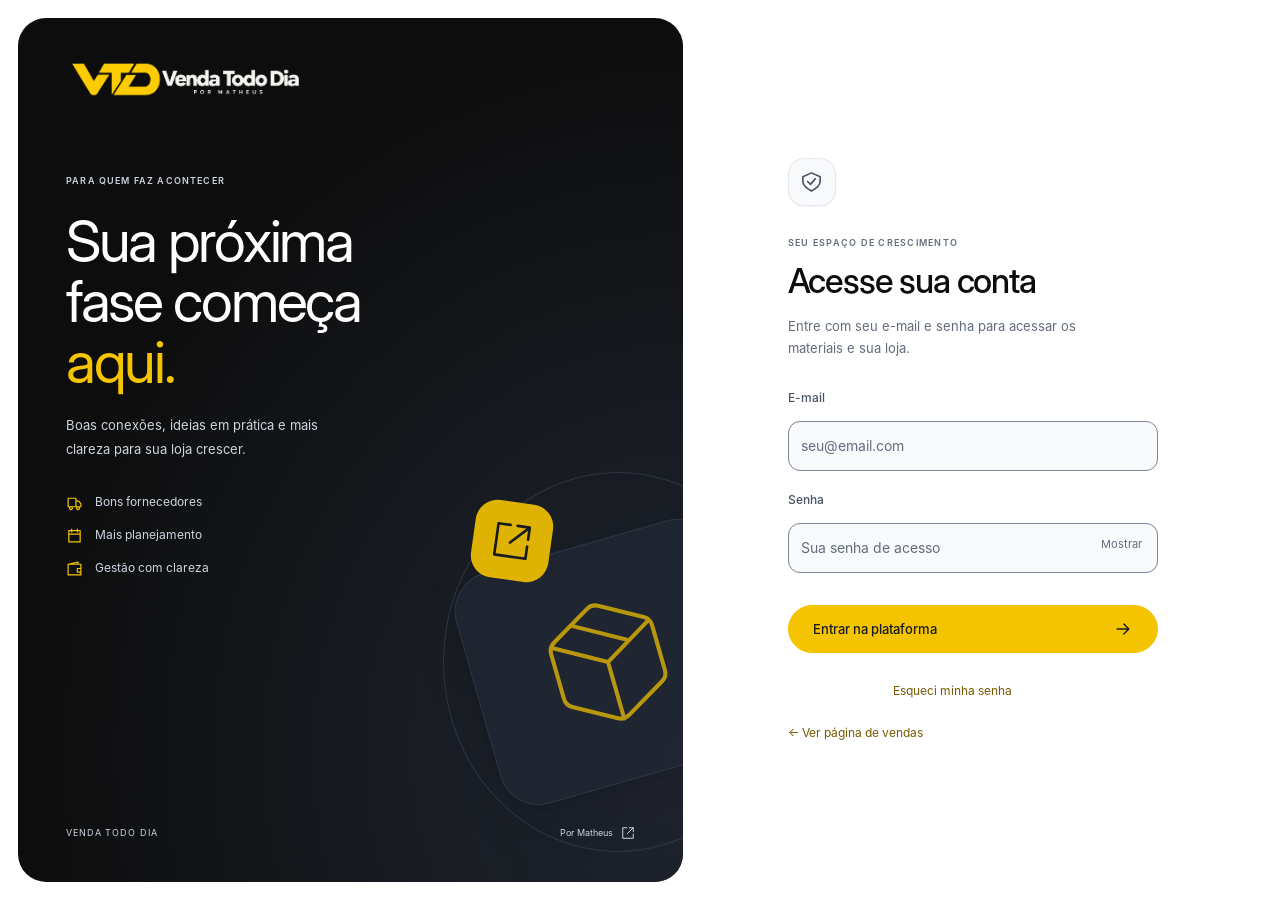
==== commit c68d0cad: "Modernize VTD dashboards with UP design system" ====
--- a/index.html
+++ b/index.html
@@ -3,7 +3,7 @@
 <head>
   <meta charset="utf-8">
   <meta name="viewport" content="width=device-width,initial-scale=1">
-  <meta name="theme-color" content="#0b0e10">
+  <meta name="theme-color" content="#F5F7FA">
   <meta name="description" content="Fornecedores, calendário comercial, guia e controle financeiro para sua loja.">
   <title>VTD · Venda Todo Dia</title>
   <link rel="stylesheet" href="styles.css">
@@ -11,10 +11,12 @@
   <link rel="stylesheet" href="styles-ui.css">
   <link rel="stylesheet" href="brand.css">
   <link rel="stylesheet" href="finance-v2.css">
-  <link rel="stylesheet" href="vtd-premium.css?v=20261026">
+  <link rel="stylesheet" href="design-system/tokens.css?v=20261030">
+  <link rel="stylesheet" href="design-system/vtd.css?v=20261030-dashboard">
+  <link rel="stylesheet" href="design-system/dashboard.css?v=20261030-dashboard">
   <script defer src="data.js"></script>
-  <script defer src="master.js?v=20261026"></script>
-  <script defer src="app.js?v=20261026-financefix2"></script>
+  <script defer src="master.js?v=20261030-dashboard"></script>
+  <script defer src="app.js?v=20261030-dashboard"></script>
 </head>
 <body>
   <a class="skip-link" href="#main">Pular para o conteúdo</a>
--- a/design-system/tokens.css
+++ b/design-system/tokens.css
@@ -0,0 +1,251 @@
+/* Gerado por design-system/build.js a partir de tokens.json. */
+:root, :root[data-theme="light"] {
+  color-scheme: light;
+  --brand-cream: var(--brand-cool-gray);
+  --brand-black: #0D0D0D;
+  --brand-blue: var(--brand-yellow);
+  --brand-orange: var(--brand-gold);
+  --white: #FFFFFF;
+  --sand-50: #F9FAFC;
+  --sand-100: var(--brand-cream);
+  --sand-200: #F1F3F7;
+  --sand-300: #E2E6EE;
+  --sand-400: #CED5E1;
+  --sand-500: #98A3B3;
+  --sand-600: #7B8595;
+  --sand-700: #626C7C;
+  --sand-800: #495366;
+  --sand-900: #202838;
+  --ink-800: #202632;
+  --ink-700: #30394A;
+  --blue-50: #F1F3F7;
+  --blue-25: #FAFBFD;
+  --blue-100: #E8ECF2;
+  --blue-200: #9B7A20;
+  --blue-300: #F6D76E;
+  --blue-400: #D7AC24;
+  --blue-600: var(--brand-blue);
+  --blue-700: #DBAE00;
+  --blue-800: #C89E00;
+  --blue-on-muted: #493A0C;
+  --orange-50: #F1F3F7;
+  --orange-100: #E8ECF2;
+  --orange-500: var(--brand-orange);
+  --orange-600: #D5AA20;
+  --orange-700: #785900;
+  --green-50: #E5F3EE;
+  --green-600: #0B7A5C;
+  --green-700: #086148;
+  --yellow-50: #FDF5DC;
+  --yellow-400: #F2C230;
+  --yellow-700: #8F6A00;
+  --yellow-800: #6E5200;
+  --red-50: #FCECEA;
+  --red-600: #C8281E;
+  --red-700: #A41F17;
+  --bg-canvas: var(--brand-cool-gray);
+  --surface: var(--white);
+  --surface-glow-start: var(--white);
+  --surface-glow-end: var(--sand-200);
+  --surface-subtle: var(--sand-50);
+  --surface-muted: var(--sand-200);
+  --surface-inverse: var(--brand-black);
+  --surface-inverse-raised: var(--ink-800);
+  --surface-hero: var(--brand-yellow);
+  --hero-shape: rgba(13,13,13,.045);
+  --hero-shape-strong: rgba(13,13,13,.075);
+  --overlay: rgba(13, 13, 13, 0.48);
+  --state-hover: rgba(13, 13, 13, 0.05);
+  --state-pressed: rgba(13, 13, 13, 0.09);
+  --state-hover-inverse: rgba(255, 255, 255, 0.06);
+  --border-subtle: var(--sand-300);
+  --border-strong: var(--sand-400);
+  --border-control: var(--sand-600);
+  --border-control-hover: var(--sand-800);
+  --border-inverse: var(--ink-700);
+  --text-primary: var(--brand-black);
+  --text-secondary: var(--sand-800);
+  --text-muted: var(--sand-700);
+  --text-disabled: var(--sand-500);
+  --text-inverse: var(--white);
+  --text-inverse-secondary: var(--sand-400);
+  --text-inverse-muted: var(--sand-500);
+  --text-link: var(--primary-text);
+  --text-on-hero: var(--on-primary);
+  --text-on-hero-muted: #493A0C;
+  --primary: var(--brand-yellow);
+  --primary-hover: var(--blue-700);
+  --primary-active: var(--blue-800);
+  --primary-subtle: var(--blue-50);
+  --primary-subtle-hover: var(--blue-100);
+  --primary-border: var(--blue-200);
+  --on-primary: #181B22;
+  --accent: var(--brand-orange);
+  --accent-hover: var(--orange-600);
+  --accent-active: var(--primary-active);
+  --accent-subtle: var(--orange-50);
+  --accent-text: var(--orange-700);
+  --on-accent: var(--brand-black);
+  --focus-ring: #856100;
+  --focus-ring-inverse: var(--brand-yellow);
+  --success: var(--green-600);
+  --success-text: var(--green-700);
+  --success-subtle: var(--green-50);
+  --warning: var(--yellow-700);
+  --warning-fill: var(--yellow-400);
+  --warning-text: var(--yellow-800);
+  --warning-subtle: var(--yellow-50);
+  --danger: var(--red-600);
+  --danger-hover: var(--red-700);
+  --on-danger: #FFFFFF;
+  --danger-text: var(--red-700);
+  --danger-subtle: var(--red-50);
+  --info: var(--primary-text);
+  --chart-primary: #A47B00;
+  --chart-ink: #263449;
+  --chart-highlight: #64748B;
+  --chart-track: var(--sand-200);
+  --chart-grid: var(--sand-300);
+  --brand-cool-gray: #F5F7FA;
+  --brand-yellow: #F5C400;
+  --brand-gold: #E5B82E;
+  --primary-text: #785900;
+  --app-line: var(--border-subtle);
+  --app-muted: var(--text-muted);
+  --shadow-glow: inset 0 1px 0 rgba(255, 255, 255, 0.9), 0 1px 2px rgba(13, 13, 13, 0.04);
+  --shadow-sm: 0 1px 2px rgba(13, 13, 13, 0.05);
+  --shadow-md: 0 2px 4px rgba(13, 13, 13, 0.04), 0 12px 32px rgba(13, 13, 13, 0.08);
+  --shadow-lg: 0 2px 6px rgba(13, 13, 13, 0.06), 0 20px 48px rgba(13, 13, 13, 0.16);
+  --glass-fill: rgba(255,255,255,.82);
+  --glass-edge: rgba(255,255,255,.94);
+  --glass-shadow: 0 8px 28px rgba(20,35,60,.06),inset 0 1px 0 rgba(255,255,255,.98);
+  --glass-blur: 16px;
+  --glass-blur-mobile: 8px;
+}
+:root[data-theme="dark"] {
+  color-scheme: dark;
+  --bg-canvas: #0B1220;
+  --surface: #152134;
+  --surface-subtle: #19273B;
+  --surface-muted: #223149;
+  --surface-inverse: #081226;
+  --surface-inverse-raised: #16243A;
+  --border-subtle: #2B3C55;
+  --border-strong: #3C506E;
+  --border-control: #647998;
+  --border-control-hover: #93A7C4;
+  --border-inverse: #283C5B;
+  --text-primary: #F0F4FC;
+  --text-secondary: #C1CDE0;
+  --text-muted: #A1B0C7;
+  --text-disabled: #7F90AA;
+  --primary-text: #F6D76E;
+  --text-link: var(--primary-text);
+  --primary-subtle: #242D40;
+  --primary-subtle-hover: #303C52;
+  --primary-border: #8D762C;
+  --focus-ring: #F6D76E;
+  --accent-subtle: #242D40;
+  --accent-text: #F6D76E;
+  --success: #48D4A1;
+  --success-text: #76E3BC;
+  --success-subtle: #12372F;
+  --warning: #FFD16B;
+  --warning-text: #FFD98A;
+  --warning-subtle: #392F1C;
+  --danger: #FF8D87;
+  --danger-hover: #E77A76;
+  --on-danger: var(--on-primary);
+  --danger-text: #FFAAA5;
+  --danger-subtle: #3D242D;
+  --info: var(--primary-text);
+  --chart-primary: var(--brand-yellow);
+  --chart-highlight: #A7B6CC;
+  --chart-ink: #E3EAF5;
+  --chart-track: #26354D;
+  --chart-grid: #384963;
+  --state-hover: rgba(255,255,255,.055);
+  --state-pressed: rgba(255,255,255,.09);
+  --glass-fill: rgba(21,33,52,.82);
+  --glass-edge: rgba(160,181,213,.20);
+  --glass-shadow: 0 8px 28px rgba(0,0,0,.13),inset 0 1px 0 rgba(193,213,246,.06);
+  --shadow-sm: 0 1px 3px rgba(0,0,0,.2);
+  --shadow-md: 0 8px 24px rgba(0,0,0,.23);
+  --shadow-lg: 0 16px 40px rgba(0,0,0,.3);
+  --app-muted: var(--text-muted);
+  --app-line: var(--border-subtle);
+}
+:root {
+  --space-1: 4px;
+  --space-2: 8px;
+  --space-3: 12px;
+  --space-4: 16px;
+  --space-5: 20px;
+  --space-6: 24px;
+  --space-8: 32px;
+  --space-10: 40px;
+  --space-12: 48px;
+  --space-16: 64px;
+  --radius-xs: 6px;
+  --radius-sm: 8px;
+  --radius-md: 12px;
+  --radius-lg: 20px;
+  --radius-xl: 28px;
+  --radius-full: 9999px;
+  --control-sm: 32px;
+  --control-md: 40px;
+  --control-lg: 48px;
+  --touch-min: 44px;
+  --icon-sm: 16px;
+  --icon-md: 20px;
+  --icon-lg: 24px;
+  --sidebar-width: 248px;
+  --header-height: 64px;
+  --header-height-mobile: 56px;
+  --mobile-nav-height: 64px;
+  --content-max: 1200px;
+  --form-max: 560px;
+  --reading-max: 680px;
+  --border-1: 1px;
+  --border-2: 2px;
+  --bp-sm: 480px;
+  --bp-md: 768px;
+  --bp-lg: 1024px;
+  --bp-xl: 1280px;
+  --z-sticky: 10;
+  --z-nav: 20;
+  --z-dropdown: 30;
+  --z-overlay: 40;
+  --z-modal: 50;
+  --z-toast: 60;
+  --duration-fast: 120ms;
+  --duration-base: 200ms;
+  --duration-slow: 280ms;
+  --ease-standard: cubic-bezier(0.2, 0, 0, 1);
+  --ease-exit: cubic-bezier(0.4, 0, 1, 1);
+  --font-display: "Inter Display", "Helvetica Neue", Helvetica, Arial, sans-serif;
+  --font-text: Inter, "Helvetica Neue", Helvetica, Arial, sans-serif;
+}
+@font-face { font-family:"Inter"; src:url("fonts/Inter-Regular.woff") format("woff"); font-style:normal; font-weight:400; font-display:swap; }
+@font-face { font-family:"Inter"; src:url("fonts/Inter-Medium.woff") format("woff"); font-style:normal; font-weight:500; font-display:swap; }
+@font-face { font-family:"Inter"; src:url("fonts/Inter-SemiBold.woff") format("woff"); font-style:normal; font-weight:600; font-display:swap; }
+@font-face { font-family:"Inter Display"; src:url("fonts/InterDisplay-Regular.woff") format("woff"); font-style:normal; font-weight:400; font-display:swap; }
+@font-face { font-family:"Inter Display"; src:url("fonts/InterDisplay-Medium.woff") format("woff"); font-style:normal; font-weight:500; font-display:swap; }
+@font-face { font-family:"Inter Display"; src:url("fonts/InterDisplay-SemiBold.woff") format("woff"); font-style:normal; font-weight:600; font-display:swap; }
+.display { font-family:var(--font-display); font-size:52px; line-height:56px; font-weight:400; letter-spacing:-0.035em; }
+.title-1 { font-family:var(--font-display); font-size:32px; line-height:38px; font-weight:500; letter-spacing:-0.025em; }
+.title-2 { font-family:var(--font-display); font-size:24px; line-height:30px; font-weight:500; letter-spacing:-0.02em; }
+.title-3 { font-family:var(--font-display); font-size:20px; line-height:26px; font-weight:600; letter-spacing:-0.015em; }
+.title-4 { font-family:var(--font-display); font-size:16px; line-height:22px; font-weight:600; letter-spacing:-0.005em; }
+.figure-xl { font-family:var(--font-display); font-size:48px; line-height:52px; font-weight:500; letter-spacing:-0.03em; }
+.figure-lg { font-family:var(--font-display); font-size:32px; line-height:36px; font-weight:500; letter-spacing:-0.025em; }
+.figure-md { font-family:var(--font-display); font-size:24px; line-height:30px; font-weight:500; letter-spacing:-0.015em; }
+.figure-sm { font-family:var(--font-display); font-size:17px; line-height:24px; font-weight:500; letter-spacing:0em; }
+.body-lg { font-family:var(--font-text); font-size:18px; line-height:28px; font-weight:400; }
+.body { font-family:var(--font-text); font-size:16px; line-height:24px; font-weight:400; }
+.body-sm { font-family:var(--font-text); font-size:14px; line-height:20px; font-weight:400; }
+.label { font-family:var(--font-text); font-size:14px; line-height:20px; font-weight:500; }
+.label-sm { font-family:var(--font-text); font-size:13px; line-height:18px; font-weight:500; }
+.label-xs { font-family:var(--font-text); font-size:12px; line-height:16px; font-weight:500; }
+.caption { font-family:var(--font-text); font-size:13px; line-height:18px; font-weight:400; }
+.overline { font-family:var(--font-text); font-size:12px; line-height:16px; font-weight:600; letter-spacing:0.08em; }
--- a/design-system/vtd.css
+++ b/design-system/vtd.css
@@ -0,0 +1,19 @@
+/* Adaptação do design system Software UP para os componentes existentes do VTD. */
+:root{--bg:var(--bg-canvas);--ink:var(--text-primary);--muted:var(--text-muted);--yellow:var(--primary);--line:var(--border-subtle);--green:var(--success);--red:var(--danger);--master-bg:var(--bg-canvas);--master-card-bg:var(--surface);--master-text-main:var(--text-primary);--master-text-muted:var(--text-muted);--master-border:var(--border-subtle);--master-yellow:var(--primary);--master-yellow-hover:var(--primary-hover);--master-sidebar-bg:var(--surface-inverse);--master-sidebar-text:var(--text-inverse-secondary);--master-green-bg:var(--success-subtle);--master-green-text:var(--success-text);--master-red-bg:var(--danger-subtle);--master-red-text:var(--danger-text);--master-amber-bg:var(--warning-subtle);--master-amber-text:var(--warning-text)}
+html{color-scheme:light}body,body.master-active{background:var(--bg-canvas);color:var(--text-primary);font-family:Inter,system-ui,sans-serif;font-size:14px;line-height:1.5}
+button,input,select,textarea{font-family:inherit}h1,h2,h3,h4{font-family:'Inter Display',Inter,sans-serif;color:var(--text-primary);letter-spacing:-.025em}h1,.page-head h1,.master-header h1{font-size:32px;font-weight:500;line-height:1.2}h2,.panel-head h2,.master-card-header h2{font-size:24px;font-weight:500}h3{font-size:20px;font-weight:600}
+.content,.master-content{padding:32px;max-width:1480px}.page-head,.master-header{margin-bottom:32px}.page-head p,.master-header p,.muted,.stat small,.stat-meta,.master-metric-info span,.master-integ-desc,.user-meta-email{color:var(--text-muted);font-size:14px}
+.sidebar,.master-sidebar{background:var(--surface-inverse);color:var(--text-inverse);border-right:1px solid var(--border-inverse)}.sidebar nav a,.master-nav a,.master-nav button,.side-bottom a,.side-bottom button{color:var(--text-inverse-secondary);font-size:14px;font-weight:500;min-height:44px;border-radius:12px}.sidebar nav a:hover,.master-nav a:hover{background:var(--state-hover-inverse);color:var(--text-inverse)}.sidebar nav a.active,.master-nav a.active{background:var(--primary);color:var(--on-primary);box-shadow:none}.master-nav-label,.master-brand-caption{color:var(--text-inverse-secondary)}.side-note{background:var(--surface-inverse-raised);border-color:var(--border-inverse);color:var(--text-inverse-secondary)}.side-note b{color:var(--text-inverse)}
+.topbar,.master-topbar,.mobile-bottom{background:var(--glass-fill);border-color:var(--border-subtle);backdrop-filter:blur(16px)}.crumb,.master-crumb{color:var(--text-muted)}.avatar,.master-avatar-btn,.user-avatar-circle{background:var(--surface-muted);color:var(--text-primary);border-color:var(--border-subtle)}
+.panel,.master-card,.master-metric-card,.supplier,.overview-tile,.stat,.next-step,.option{background:var(--surface);border:1px solid var(--border-subtle)!important;border-radius:20px;box-shadow:var(--glass-shadow);color:var(--text-primary)}.panel,.master-card,.supplier,.stat{padding:24px}.panel-head,.master-card-header{margin-bottom:24px}.supplier:hover,.overview-tile:hover{border-color:var(--border-control)!important;box-shadow:var(--shadow-sm)}
+.btn,.btn-master-primary,.btn-master-outline,.btn-table-action{border-radius:9999px;min-height:44px;padding:10px 20px;font-size:14px;font-weight:500;background:var(--surface);color:var(--text-primary);border:1px solid var(--border-control);box-shadow:none}.btn.primary,.btn-master-primary{background:var(--primary);color:var(--on-primary);border-color:var(--primary)}.btn.primary:hover,.btn-master-primary:hover{background:var(--primary-hover);border-color:var(--primary-hover);color:var(--on-primary);box-shadow:none}.btn.primary:active,.btn-master-primary:active{background:var(--primary-active)}.btn:not(.primary):hover,.btn-master-outline:hover{background:var(--surface-muted);color:var(--text-primary)}.btn.danger{color:var(--danger-text);border-color:var(--danger)}.btn.small,.btn-table-action{min-height:36px;font-size:13px;padding:6px 14px}.link,.link-all-clients{color:var(--text-link);text-decoration:underline;text-underline-offset:3px}
+input:not([type=checkbox]):not([type=radio]),select,textarea,.master-input-search input,.master-select-filter{background:var(--surface);color:var(--text-primary);border:1px solid var(--border-control);border-radius:12px;min-height:48px;font-size:16px;color-scheme:light}input::placeholder,textarea::placeholder{color:var(--text-muted);opacity:1}.field label{color:var(--text-secondary);font-size:14px;font-weight:500}input[type=checkbox],input[type=radio]{accent-color:var(--primary)}:focus-visible{outline:2px solid var(--focus-ring)!important;outline-offset:3px!important}.sidebar :focus-visible,.master-sidebar :focus-visible{outline-color:var(--focus-ring-inverse)!important}input[aria-invalid=true],textarea[aria-invalid=true]{border-color:var(--danger)}button:disabled,.btn:disabled{opacity:1;background:var(--surface-muted);color:var(--text-muted);border-color:var(--border-strong);cursor:not-allowed;box-shadow:none}
+.chip,.financial-nav a,.month-tabs button{background:var(--surface);color:var(--text-secondary);border-color:var(--border-control);border-radius:9999px;font-size:14px}.chip.active,.financial-nav a.active,.month-tabs button.active{background:var(--primary);color:var(--on-primary);border-color:var(--primary)}.tag,.badge-offer,.badge-status-pill{font-size:13px;border-radius:9999px;background:var(--surface-muted);color:var(--text-secondary)}.tag.green,.badge-status-pill.green{background:var(--success-subtle);color:var(--success-text)}.tag.red,.badge-status-pill.red{background:var(--danger-subtle);color:var(--danger-text)}.tag.yellow,.badge-status-pill.amber,.badge-offer.plus{background:var(--warning-subtle);color:var(--warning-text)}.positive{color:var(--success-text)}.negative{color:var(--danger-text)}
+th,.master-table th{background:var(--surface-muted);color:var(--text-secondary);font-size:12px;font-weight:600}td,.master-table td{color:var(--text-primary);font-size:14px;border-color:var(--border-subtle)}tbody tr:hover{background:var(--surface-subtle)}.stat strong,.master-metric-info strong,.overview-tile strong{font-family:'Inter Display',Inter,sans-serif;font-size:32px;font-weight:500;color:var(--text-primary);font-variant-numeric:tabular-nums}.kit-icon,.overview-icon,.supplier-logo{background:var(--primary-subtle);color:var(--primary-text)}
+.home-hero,.finance-welcome,.master-welcome{background:var(--surface-hero);color:var(--on-primary);border:1px solid var(--primary-border);border-radius:28px;box-shadow:var(--shadow-sm);padding:32px}.home-hero::before{background:none}.home-hero h2,.home-hero h2 em,.home-hero .hero-content p,.hero-content .eyebrow,.finance-welcome h2,.finance-welcome p,.finance-welcome .eyebrow,.master-welcome h1,.master-welcome p,.master-welcome-eyebrow{color:var(--on-primary)}.home-hero .hero-content p,.finance-welcome p{color:var(--text-on-hero-muted);font-size:16px}.hero-learning,.finance-welcome-insight{background:var(--surface);border:1px solid var(--border-subtle);border-radius:20px;color:var(--text-primary);box-shadow:var(--shadow-sm)}.hero-learning h3{color:var(--text-primary)}.hero-learning p,.hero-learning .eyebrow{color:var(--text-secondary)}.hero-learning-link,.hero-learning-icon{color:var(--primary-text)}
+.campaign,.task-box,.reader,.chapter-link,.reader-body .quote,.reader-body .kinds>div{background:var(--surface);color:var(--text-primary);border-color:var(--border-subtle)}.campaign .eyebrow{color:var(--primary-text)}.reader-body{font-size:16px;line-height:1.75}.chapter-link.active{background:var(--primary-subtle);color:var(--primary-text)}.progress,.bar{background:var(--chart-track)}.progress>i,.bar i{background:var(--chart-primary)}.finance-calendar-day{background:var(--surface);border-color:var(--border-subtle);color:var(--text-primary)}.finance-calendar-day.today{border-color:var(--primary-border)}.finance-calendar-pill.expense{background:var(--danger-subtle);color:var(--danger-text)}.finance-calendar-pill.income{background:var(--success-subtle);color:var(--success-text)}
+dialog,.master-modal-content{background:var(--surface);color:var(--text-primary);border:1px solid var(--border-subtle);border-radius:28px;box-shadow:var(--shadow-lg)}dialog::backdrop{background:var(--overlay)}.login{background:var(--bg-canvas)}.login-form{background:var(--surface);color:var(--text-primary)}.login-form h2{color:var(--text-primary)}.login-visual{background:var(--surface-inverse);color:var(--text-inverse)}.login-visual h1,.login-visual h2{color:var(--text-inverse)}.login-visual p{color:var(--text-inverse-secondary)}.password-control button{background:var(--surface-muted);color:var(--text-secondary)}.form-feedback{background:var(--danger-subtle);color:var(--danger-text);border-color:var(--danger)}#toast{background:var(--surface-inverse);color:var(--text-inverse)}::selection{background:var(--primary);color:var(--on-primary)}
+@media(min-width:1024px){.home-greeting{margin-bottom:24px}.home-greeting .eyebrow{font-size:12px;color:var(--text-muted)}}
+@media(max-width:760px){.content,.master-content{padding:24px 16px}.panel,.master-card,.supplier,.stat{padding:16px}.home-hero,.finance-welcome,.master-welcome{padding:24px}.page-head h1,.master-header h1{font-size:28px}.mobile-bottom a{color:var(--text-secondary);font-size:12px}.mobile-bottom a.active{color:var(--primary-text);background:var(--primary-subtle)}.topbar,.master-topbar,.mobile-bottom{backdrop-filter:blur(8px)}}
+@media(prefers-reduced-transparency:reduce){.topbar,.master-topbar,.mobile-bottom{background:var(--surface);backdrop-filter:none}}
+@media print{.sidebar,.master-sidebar,.mobile-bottom{display:none}.shell,.master-shell{margin:0}body{background:white;color:black}.panel,.master-card,.stat{box-shadow:none}}
--- a/design-system/dashboard.css
+++ b/design-system/dashboard.css
@@ -0,0 +1,32 @@
+/* Dashboard VTD · composição e componentes do UP System. Cores vêm de tokens.css. */
+body,body.master-active{background:radial-gradient(ellipse at 95% 0%,var(--surface) 0,transparent 38%),var(--bg-canvas)}
+.content,.master-content{max-width:1536px;padding:36px 40px 48px}.topbar,.master-topbar{height:76px;padding-inline:36px;background:var(--glass-fill);box-shadow:var(--shadow-sm)}
+.sidebar,.master-sidebar{padding:30px 18px 24px;background:var(--surface-inverse)}.sidebar nav a,.master-nav a{padding:13px 16px;gap:12px;transition:background .18s,color .18s}.sidebar .logo,.master-logo{padding:0 10px;margin-bottom:38px}.side-note{padding:16px;border-radius:16px}.side-bottom{gap:10px}.side-bottom a,.side-bottom button{min-height:36px}.master-nav-label{font-size:10px;letter-spacing:.12em;margin-top:24px}.sidebar nav a.active,.master-nav a.active{box-shadow:0 4px 20px rgb(0 0 0 / .1)}
+.upv-page-header,.master-header.upv-page-header{display:flex;align-items:center;justify-content:space-between;gap:24px;margin-bottom:30px}.upv-eyebrow{display:inline-flex;align-items:center;gap:8px;font-size:10px;line-height:1.5;letter-spacing:.13em;font-weight:600;color:var(--text-muted)}.upv-page-header h1{font-size:48px;line-height:1.12;font-weight:400;letter-spacing:-.045em;margin:10px 0}.upv-page-header h1 .upv-greeting-dot,.upv-greeting-period{color:var(--primary-text)}i.upv-greeting-dot{display:inline-block;width:6px;height:6px;border-radius:50%;background:var(--success);box-shadow:0 0 0 4px var(--success-subtle)}.upv-page-header p{color:var(--text-muted);font-size:14px;margin:0}.upv-header-aside{display:flex;flex-direction:column;align-items:flex-end;gap:14px;flex:none}.upv-date{display:flex;align-items:center;gap:8px;color:var(--text-muted);font-size:12px}.upv-date .icon,.upv-date svg{width:15px;height:15px}.upv-header-aside .btn{font-size:13px;min-height:40px;padding:8px 18px;background:var(--surface);border-color:var(--border-subtle)}
+.upv-store-metrics{display:grid;grid-template-columns:repeat(4,minmax(0,1fr));border:1px solid var(--border-subtle);background:var(--glass-fill);border-radius:20px;margin-bottom:24px;box-shadow:var(--shadow-sm);overflow:hidden}.upv-store-metric{padding:20px 24px;position:relative;min-width:0;transition:background .18s}.upv-store-metric+.upv-store-metric{border-left:1px solid var(--border-subtle)}.upv-store-metric:hover{background:var(--surface)}.upv-metric-top{display:flex;align-items:center;justify-content:space-between;gap:8px;color:var(--text-secondary);font-size:12px;font-weight:500}.upv-metric-top .icon{width:18px;height:18px;color:var(--text-muted)}.upv-store-metric strong{display:block;margin:10px 0 4px;font:500 30px/1.1 var(--font-display);letter-spacing:-.03em;color:var(--text-primary);font-variant-numeric:tabular-nums;overflow-wrap:anywhere}.upv-store-metric strong span{font-size:18px;color:var(--text-muted);font-weight:400}.upv-store-metric small{font-size:11px;color:var(--text-muted)}
+.upv-home-grid{display:grid;grid-template-columns:minmax(0,1.75fr) minmax(290px,1fr);gap:24px;align-items:stretch}.upv-home-grid>section{min-width:0;border-radius:24px;border:1px solid var(--border-subtle);overflow:hidden;box-shadow:var(--glass-shadow)}
+.upv-discover-card{position:relative;background:var(--primary);padding:36px;isolation:isolate;min-height:340px;display:flex;align-items:center;border-color:var(--primary-border)!important}.upv-discover-content{max-width:72%;position:relative;z-index:1}.upv-discover-content .upv-eyebrow{color:var(--on-primary)}.upv-discover-card h2{font-size:clamp(27px,2.5vw,38px);line-height:1.12;font-weight:500;letter-spacing:-.035em;color:var(--on-primary);margin:18px 0 14px}.upv-discover-card p{font-size:13px;line-height:1.7;color:var(--text-on-hero-muted);max-width:310px;margin-bottom:24px}.btn.upv-button-dark{background:var(--surface-inverse);border-color:var(--surface-inverse);color:var(--text-inverse);font-size:13px}.btn.upv-button-dark:hover{background:var(--surface-inverse-raised);color:var(--text-inverse)}.upv-discover-foot{display:flex;align-items:center;gap:7px;margin-top:28px;font-size:10px;line-height:1.5;color:var(--text-on-hero-muted)}.upv-discover-foot .icon{width:14px;height:14px;flex:none}
+.upv-discover-art{position:absolute;inset:0 0 0 58%;z-index:0;overflow:hidden;pointer-events:none}.upv-art-orbit{position:absolute;border:1px solid var(--hero-shape-strong);border-radius:50%;width:340px;height:340px;top:32px;left:0}.upv-art-orbit-two{width:470px;height:470px;top:-32px;left:-64px}.upv-art-package{position:absolute;display:grid;place-items:center;width:138px;height:155px;border-radius:28px;background:var(--surface-inverse);color:var(--primary);transform:rotate(-12deg);top:94px;left:60px;box-shadow:0 22px 40px rgb(13 13 13 / .2)}.upv-art-package .icon{width:76px;height:76px;stroke-width:1.2}.upv-art-arrow{position:absolute;display:grid;place-items:center;top:54px;left:142px;width:72px;height:72px;border-radius:20px;background:var(--surface);color:var(--text-primary);transform:rotate(10deg);box-shadow:var(--shadow-md)}.upv-art-arrow .icon{width:36px;height:36px;stroke-width:1.5}.upv-art-stamp{position:absolute;left:50px;top:264px;font-size:8px;letter-spacing:.18em;line-height:1.7;color:var(--on-primary);transform:rotate(-12deg)}
+.upv-learning-card,.upv-tools-card{background:var(--glass-fill)}.upv-learning-card{display:flex;flex-direction:column;padding:24px}.upv-card-topline{display:flex;justify-content:space-between;align-items:center;gap:16px}.upv-card-topline>.icon{width:20px;color:var(--text-muted)}.upv-learning-body{flex:1;text-align:center;padding:20px 0 22px}.upv-progress-ring{width:116px;height:116px;border-radius:50%;background:conic-gradient(var(--chart-primary) var(--upv-progress),var(--surface-muted) 0);padding:7px;margin:0 auto 20px;transform:rotate(-90deg)}.upv-progress-ring>div{display:flex;width:100%;height:100%;border-radius:50%;align-items:center;justify-content:center;flex-direction:column;background:var(--surface);transform:rotate(90deg)}.upv-progress-ring strong{font:500 28px/1.1 var(--font-display);letter-spacing:-.03em}.upv-progress-ring strong small{font-size:15px;margin-left:2px;color:var(--text-muted)}.upv-progress-ring span{font-size:10px;color:var(--text-muted);margin-top:4px}.upv-learning-body h2{font-size:20px;letter-spacing:-.025em;font-weight:500}.upv-learning-body p{font-size:12px;line-height:1.7;color:var(--text-muted);margin-top:10px}.upv-card-link{display:flex;justify-content:space-between;align-items:center;padding-top:18px;border-top:1px solid var(--border-subtle);font-size:12px;font-weight:500;color:var(--text-link)}.upv-card-link .icon{width:16px;height:16px}
+.upv-section-heading{display:flex;align-items:center;justify-content:space-between;gap:16px;margin:28px 0 16px}.upv-section-heading h2{font-size:20px;margin-top:7px;font-weight:500}.upv-section-heading>span{font-size:12px;color:var(--text-muted)}.upv-tools-card{padding:26px}.upv-tools-card .upv-section-heading{margin:0 0 14px;align-items:flex-start}.upv-access-pill,.upv-month-pill{display:inline-flex;align-items:center;gap:5px;font-size:10px;white-space:nowrap;padding:6px 9px;border-radius:999px;background:var(--surface-muted);color:var(--text-secondary)}.upv-access-pill .icon{width:12px;height:12px}.upv-tool-list{display:flex;flex-direction:column}.upv-tool-item{display:flex;align-items:center;gap:16px;padding:21px 0;transition:background .18s}.upv-tool-item+.upv-tool-item{border-top:1px solid var(--border-subtle)}.upv-tool-icon{display:grid;place-items:center;width:48px;height:48px;background:var(--surface-muted);border-radius:16px;flex:none;color:var(--text-secondary)}.upv-tool-icon .icon{width:22px;height:22px}.upv-tool-item>div{flex:1}.upv-tool-item h3{font-size:15px;font-weight:500;margin-bottom:5px;letter-spacing:-.015em}.upv-tool-item p{font-size:12px;color:var(--text-muted)}.upv-tool-item>.icon{width:16px;height:16px;color:var(--text-muted)}.upv-tool-number{color:var(--text-muted);font-size:10px;margin-right:8px}.upv-tool-item:hover .upv-tool-icon{background:var(--primary);color:var(--on-primary)}
+.upv-planning-card{padding:26px;background:var(--surface)}.upv-planning-card h2{font-size:26px;line-height:1.2;margin:20px 0 10px}.upv-planning-card>p{font-size:12px;line-height:1.7;color:var(--text-muted)}.upv-task-summary{display:flex;justify-content:space-between;gap:8px;font-size:10px;color:var(--text-muted);margin:22px 0 9px}.upv-planning-card .progress{height:5px;background:var(--surface-muted)}.upv-planning-card .progress i{background:var(--chart-primary)}.upv-checklist{margin:12px 0 18px}.upv-checklist .check{padding:10px 0;font-size:12px;gap:10px}.upv-checklist .check input{accent-color:var(--chart-primary);width:17px;height:17px;flex:none}.upv-checklist .check:has(input:checked) span{color:var(--text-muted);text-decoration:line-through}.upv-text-link{display:inline-flex;align-items:center;gap:10px;color:var(--text-link);font-size:12px;font-weight:500;text-decoration:none}.upv-text-link .icon{width:16px;height:16px}.upv-text-link:hover{text-decoration:underline;text-underline-offset:4px}
+.upv-tip{display:flex;align-items:center;gap:16px;margin-top:24px;padding:20px 24px;border:1px solid var(--border-subtle);border-radius:18px;background:var(--surface-muted)}.upv-tip-icon{display:grid;place-items:center;color:var(--text-secondary);width:36px;height:36px;border-radius:12px;background:var(--surface)}.upv-tip-icon .icon{width:18px;height:18px}.upv-tip>div{flex:1}.upv-tip p{font-size:12px;color:var(--text-secondary);margin-top:4px}
+/* Administrativo: operação, indicadores e listas. */
+.upv-master-hero{display:grid;grid-template-columns:minmax(0,1.6fr) minmax(300px,1fr);gap:24px;margin-bottom:30px}.upv-operation-card,.upv-attention-card{padding:28px;border-radius:24px;border:1px solid var(--border-subtle);box-shadow:var(--glass-shadow)}.upv-operation-card{background:var(--primary);border-color:var(--primary-border);position:relative;overflow:hidden}.upv-operation-card:after{content:'';position:absolute;width:280px;height:280px;right:-100px;top:50px;border:45px solid var(--hero-shape-strong);border-radius:50%;pointer-events:none}.upv-operation-card .upv-eyebrow{color:var(--on-primary)}.upv-hero-symbol{display:grid;place-items:center;width:44px;height:44px;border-radius:14px;background:var(--hero-shape-strong);color:var(--on-primary)}.upv-operation-number{font:500 68px/1 var(--font-display);letter-spacing:-.05em;margin:12px 0;color:var(--on-primary)}.upv-operation-card h2{font-size:24px;font-weight:500;max-width:420px;color:var(--on-primary)}.upv-operation-card p{max-width:360px;font-size:12px;line-height:1.7;color:var(--text-on-hero-muted);margin:10px 0 20px}.upv-hero-link{position:relative;z-index:1;display:inline-flex;align-items:center;gap:28px;padding:10px 17px;border-radius:999px;background:var(--surface-inverse);color:var(--text-inverse);font-size:12px;font-weight:500}.upv-attention-card{background:var(--surface);display:flex;flex-direction:column;align-items:flex-start}.upv-attention-card .upv-card-topline{width:100%}.upv-state-icon{display:grid;place-items:center;background:var(--success-subtle);color:var(--success-text);border-radius:12px;width:36px;height:36px}.has-attention .upv-state-icon{color:var(--warning-text);background:var(--warning-subtle)}.upv-attention-card h2{font-size:25px;line-height:1.2;max-width:300px;margin:22px 0 12px}.upv-attention-card p{font-size:12px;color:var(--text-muted);line-height:1.7;margin:0 0 18px}.upv-operation-status{display:flex;align-items:center;gap:8px;font-size:11px;color:var(--text-secondary);margin-bottom:22px}.upv-attention-card>.upv-text-link,.upv-attention-card>.btn-master-outline{margin-top:auto}.upv-attention-card>.btn-master-outline{font-size:12px;min-height:38px}
+.master-metrics-grid.upv-metrics-grid{gap:16px;margin-bottom:24px}.master-metric-card.upv-metric-card{border-radius:20px;padding:22px;align-items:flex-start;gap:14px;min-width:0;box-shadow:var(--shadow-sm)}.upv-metric-card .master-metric-icon{width:38px;height:38px;border-radius:12px;flex:none;background:var(--surface-muted);color:var(--text-secondary)}.upv-metric-card .master-metric-icon svg{width:19px;height:19px}.upv-metric-card .master-metric-info{min-width:0}.upv-metric-card .master-metric-info>span{font-size:11px;color:var(--text-secondary);margin:0}.upv-metric-card .master-metric-info strong{font-size:32px;line-height:1.1;display:block;margin:10px 0 7px;font-weight:500}.upv-metric-card small{display:block;font-size:10px;line-height:1.5;color:var(--text-muted)}.upv-quick-actions{display:grid;grid-template-columns:repeat(3,minmax(0,1fr));gap:16px;margin:0 0 30px}.upv-quick-actions>a{display:flex;align-items:center;gap:14px;padding:20px;background:var(--glass-fill);border:1px solid var(--border-subtle);border-radius:18px;transition:border-color .18s,background .18s}.upv-quick-icon{display:grid;place-items:center;width:38px;height:38px;border-radius:12px;background:var(--surface-muted);color:var(--text-secondary);flex:none}.upv-quick-actions a>span:nth-child(2){flex:1;min-width:0}.upv-quick-actions strong{display:block;font-size:12px;font-weight:500}.upv-quick-actions small{display:block;font-size:10px;color:var(--text-muted);margin-top:4px}.upv-quick-actions a:hover{border-color:var(--border-control);background:var(--surface)}.upv-clients-card .master-card-header{align-items:flex-start;flex-direction:column;gap:18px}.upv-clients-card .master-filters-row{width:100%;flex-wrap:wrap}.upv-clients-card .master-input-search{flex:1;min-width:180px}.upv-clients-card .master-select-filter{font-size:12px;min-height:40px}.upv-clients-card .master-input-search input{font-size:12px;min-height:40px;width:100%}.upv-clients-card h2,.upv-integrations-card h2,.upv-events-card h2{font-size:20px;margin-top:6px}.master-main-grid{grid-template-columns:minmax(0,1.8fr) minmax(290px,1fr);gap:24px}.master-card{border-radius:22px}.master-integ-item{background:var(--surface-subtle);border-color:var(--border-subtle);padding:18px}.upv-empty-state{text-align:center;padding:28px 16px;color:var(--text-muted);font-size:12px;display:flex;align-items:center;flex-direction:column;gap:12px}.upv-empty-state>svg{width:32px;height:32px;stroke:var(--text-muted)}.upv-empty-state strong{color:var(--text-secondary);font-size:14px;font-weight:500}.upv-empty-state p{max-width:300px;margin:0;line-height:1.7}.upv-events-card{margin-top:24px}.event-row{font-size:12px}.event-type-col strong{font-size:13px}.event-desc-col,.event-time{color:var(--text-muted)}
+/* Mesma linguagem visual no financeiro. */
+.finance-welcome{display:grid;grid-template-columns:minmax(0,1.5fr) minmax(260px,1fr);gap:32px;align-items:center;margin:24px 0;padding:30px;min-height:240px}.finance-welcome h2{font-size:32px;margin:12px 0}.finance-welcome-copy>p{font-size:13px;line-height:1.7;max-width:440px}.finance-welcome-actions{display:flex;flex-wrap:wrap;gap:10px;margin-top:22px}.finance-welcome-actions .btn{font-size:12px;min-height:38px;border-color:var(--primary-border)}.finance-welcome-insight{display:flex;flex-direction:column;padding:24px;gap:10px}.finance-welcome-insight>.eyebrow{font-size:10px;color:var(--text-muted)}.finance-welcome-insight strong{font:500 32px/1.2 var(--font-display);color:var(--text-primary);overflow-wrap:anywhere}.finance-insight-caption{font-size:11px;color:var(--text-muted)}.finance-insight-status{font-size:10px;color:var(--warning-text);background:var(--warning-subtle);padding:5px 8px;border-radius:999px;align-self:flex-start}.stat strong.positive{color:var(--success-text)}.stat strong.negative{color:var(--danger-text)}.stat-icon .icon{width:20px;height:20px;color:var(--text-secondary)}.stat-meta{font-size:11px;margin-top:12px;display:block}.finance-grid .panel{overflow:hidden}.chart-legend{font-size:11px;line-height:1.5}
+/* Acesso VTD: composição, marca e formas nativas. */
+.upv-login{display:grid;grid-template-columns:minmax(0,1.15fr) minmax(400px,1fr);min-height:100vh;background:var(--surface);padding:18px;gap:0;align-items:center}.upv-login .login-visual{align-self:stretch;position:relative;min-height:720px;padding:42px 48px;display:flex;flex-direction:column;justify-content:flex-start;border-radius:28px;overflow:hidden;isolation:isolate;background:var(--surface-inverse)}.upv-login .login-visual:after{background:none;content:none}.upv-login .login-visual:before{content:'';position:absolute;z-index:-1;inset:0;background:radial-gradient(ellipse at 100% 85%,var(--surface-inverse-raised),transparent 70%);pointer-events:none}.upv-login .logo{width:240px;margin:0 0 68px}.upv-login-copy{position:relative;z-index:2}.upv-login-copy>.upv-eyebrow{color:var(--text-inverse-secondary);font-size:9px}.upv-login .login-visual h1{font-size:clamp(40px,4.5vw,68px);font-weight:400;line-height:1.05;letter-spacing:-.04em;margin:22px 0;color:var(--text-inverse)}.upv-login .login-visual h1 em{font-style:normal;color:var(--primary)}.upv-login .login-visual p{max-width:290px;font-size:13px;line-height:1.8;color:var(--text-inverse-secondary)}.upv-login-features{display:flex;flex-direction:column;gap:15px;margin-top:32px;z-index:2}.upv-login-features>span{display:flex;align-items:center;gap:12px;font-size:12px;color:var(--text-inverse-secondary)}.upv-login-features .icon{color:var(--primary);width:17px;height:17px}.upv-login-footer{display:flex;justify-content:space-between;align-items:center;gap:16px;margin-top:auto;padding-top:40px;font-size:9px;letter-spacing:.1em;color:var(--text-inverse-secondary);z-index:2}.upv-login-footer>span:last-child{display:flex;gap:8px;align-items:center;letter-spacing:0}.upv-login-footer .icon{width:14px;height:14px}.upv-login .login-form{width:100%;max-width:430px;justify-self:center;margin:0;padding:32px 30px;background:none}.upv-login-form-icon{width:48px;height:48px;display:grid;place-items:center;border-radius:16px;border:1px solid var(--border-subtle);box-shadow:var(--shadow-sm);background:var(--surface-subtle);color:var(--text-secondary);margin-bottom:30px}.upv-login-form-icon .icon{width:23px;height:23px}.upv-login .login-form>.eyebrow{font-size:9px;letter-spacing:.14em;color:var(--text-muted)}.upv-login .login-form h2{font-size:34px;letter-spacing:-.035em;line-height:1.15;font-weight:500}.upv-login .login-form>p{font-size:13px;line-height:1.7;margin:14px 0 30px;max-width:330px;color:var(--text-muted)}.upv-login .field label{font-size:12px;margin-bottom:8px}.upv-login input{font-size:14px!important;min-height:50px!important;border-color:var(--border-control)!important;background:var(--surface-subtle)!important}.upv-login input:focus{border-color:var(--focus-ring)!important}.upv-login .login-form .btn.primary{min-height:48px;font-size:13px;justify-content:space-between;padding-inline:24px}.upv-login .login-form .link{font-size:12px;text-decoration:none}.upv-login .password-control button{background:none;font-size:11px;color:var(--text-muted)}.upv-login-art{position:absolute;right:-80px;bottom:60px;width:290px;height:320px;pointer-events:none;opacity:.9}.upv-login-art>span{position:absolute;display:grid;place-items:center;inset:40px 20px 40px 0;border:1px solid var(--border-inverse);border-radius:40px;background:var(--surface-inverse-raised);transform:rotate(-16deg);box-shadow:var(--shadow-lg)}.upv-login-art>span .icon{width:140px;height:140px;stroke:var(--primary);stroke-width:.7;opacity:.8}.upv-login-art>i{position:absolute;inset:-30px;border:1px solid var(--border-inverse);border-radius:50%}.upv-login-art>b{position:absolute;display:grid;place-items:center;width:78px;height:78px;left:0;top:0;background:var(--primary);color:var(--on-primary);border-radius:22px;transform:rotate(8deg)}.upv-login-art>b .icon{width:42px;height:42px;stroke-width:1.5}
+@supports(backdrop-filter:blur(16px)){.upv-tools-card,.upv-learning-card,.upv-store-metrics{background:var(--glass-fill);backdrop-filter:blur(16px)}}
+@media(min-width:1600px){.upv-discover-art{inset-inline-start:62%}.upv-discover-card{min-height:360px}}
+@media(max-width:1250px){.content,.master-content{padding:30px 28px 40px}.upv-home-grid{grid-template-columns:minmax(0,1.5fr) minmax(270px,1fr);gap:20px}.upv-discover-card{padding:28px}.upv-discover-art{opacity:.7;inset-inline-start:68%}.upv-discover-content{max-width:88%}.upv-store-metric{padding:20px}.upv-master-hero{grid-template-columns:1.4fr 1fr}.master-metric-card.upv-metric-card{flex-direction:column;padding:18px}.upv-quick-actions>a{padding:16px;gap:10px}.upv-quick-actions small{font-size:10px}.master-main-grid{grid-template-columns:minmax(0,1fr)}.upv-login .login-visual{padding:38px;min-height:680px}.upv-login-art{right:-140px}}
+@media(max-width:1000px){.upv-page-header h1{font-size:40px}.upv-home-grid{grid-template-columns:minmax(0,1.3fr) minmax(250px,1fr)}.upv-discover-card h2{font-size:28px}.upv-discover-art{inset-inline-start:72%;opacity:.35}.upv-discover-content{max-width:100%}.upv-store-metric{padding:16px}.upv-metric-top{font-size:11px}.upv-store-metric strong{font-size:26px}.upv-store-metric small{font-size:10px}.upv-tool-item{gap:12px}.upv-tool-item p{font-size:11px}.upv-tool-number{display:none}.upv-tools-card,.upv-planning-card{padding:22px}.upv-master-hero{grid-template-columns:1fr 1fr}.upv-operation-card,.upv-attention-card{padding:24px}.upv-quick-actions{grid-template-columns:1fr}.upv-quick-actions>a{padding:16px 20px}.upv-login{grid-template-columns:minmax(0,1fr) minmax(360px,1fr);padding:12px}.upv-login .login-visual{padding:32px}.upv-login-art{opacity:.4}.upv-login .login-form{padding:30px}}
+@media(max-width:760px){.content,.master-content{padding:26px 18px calc(104px + env(safe-area-inset-bottom))}.topbar,.master-topbar{height:66px;padding-inline:18px}.upv-page-header,.master-header.upv-page-header{align-items:flex-start;gap:16px;margin-bottom:24px}.upv-page-header h1{font-size:36px;margin:12px 0}.upv-page-header p{font-size:12px;max-width:280px}.upv-eyebrow{font-size:9px}.upv-header-aside{gap:10px}.upv-header-aside .upv-date{font-size:10px}.upv-header-aside .btn{display:none}.upv-store-metrics{grid-template-columns:1fr 1fr;margin-bottom:18px;border-radius:18px}.upv-store-metric{padding:18px}.upv-store-metric:nth-child(3){border-left:0}.upv-store-metric:nth-child(n+3){border-top:1px solid var(--border-subtle)}.upv-store-metric strong{font-size:29px}.upv-home-grid{grid-template-columns:1fr;gap:18px}.upv-home-grid>section{border-radius:22px}.upv-discover-card{padding:28px;min-height:310px}.upv-discover-card h2{font-size:32px}.upv-discover-art{inset-inline-start:57%;opacity:.65}.upv-discover-content{max-width:84%}.upv-learning-card{padding:22px}.upv-learning-body{display:grid;grid-template-columns:100px 1fr;grid-template-rows:auto auto;text-align:left;column-gap:20px;align-items:center;padding:24px 0}.upv-learning-body .upv-progress-ring{grid-row:1/3;width:100px;height:100px;margin:0}.upv-learning-body h2{align-self:end;margin:0;font-size:20px}.upv-learning-body p{align-self:start;margin-top:8px;font-size:12px}.upv-planning-card{grid-row:auto}.upv-tip{align-items:flex-start;padding:20px;gap:12px;flex-wrap:wrap}.upv-tip>div{min-width:180px}.upv-tip>.upv-text-link{margin-left:48px;font-size:11px}.upv-tip p{line-height:1.6}.upv-tools-card .upv-section-heading{align-items:center}.upv-section-heading h2{font-size:20px}.upv-tool-item{padding:20px 0}.upv-tool-item p{font-size:12px}.upv-master-hero{grid-template-columns:1fr;gap:18px}.upv-operation-number{font-size:58px}.upv-operation-card h2{font-size:26px}.upv-attention-card h2{max-width:none;font-size:24px}.upv-attention-card p{max-width:420px}.upv-attention-card .upv-text-link{margin-top:0}.master-metrics-grid.upv-metrics-grid{grid-template-columns:repeat(2,minmax(0,1fr));gap:12px}.upv-section-heading{align-items:flex-start}.upv-section-heading>span{display:none}.master-header .upv-header-aside{max-width:140px}.master-header .upv-header-aside .btn-master-primary{font-size:11px;padding:9px 14px;min-height:38px}.upv-date{flex-wrap:wrap;justify-content:flex-end}.master-card{padding:20px}.upv-events-card .master-card-header{gap:18px;align-items:flex-start}.finance-welcome{grid-template-columns:1fr;padding:24px;gap:24px}.finance-welcome h2{font-size:28px}.finance-welcome-insight{padding:20px}.upv-login{display:block;padding:0}.upv-login .login-visual{min-height:0;border-radius:0 0 28px 28px;padding:28px;display:block}.upv-login .logo{width:200px;margin:0 0 32px}.upv-login .login-visual h1{font-size:38px;line-height:1.08;margin:14px 0}.upv-login .login-visual h1 br:nth-child(2){display:none}.upv-login-copy>.upv-eyebrow{font-size:8px}.upv-login .login-visual p{font-size:12px;max-width:260px}.upv-login-features,.upv-login-footer{display:none}.upv-login-art{width:220px;height:240px;right:-65px;bottom:0;opacity:.6;z-index:-1}.upv-login-art>span .icon{width:90px;height:90px}.upv-login-art>b{width:50px;height:50px;border-radius:16px}.upv-login-art>b .icon{width:26px;height:26px}.upv-login .login-form{max-width:450px;margin:0 auto;padding:32px 28px 40px}.upv-login-form-icon{display:none}.upv-login .login-form h2{font-size:30px}.upv-login .login-form>p{margin:14px 0 26px}.upv-login input{font-size:16px!important}.upv-login .login-form>.eyebrow{font-size:8px}}
+@media(max-width:400px){.upv-page-header,.master-header.upv-page-header{flex-direction:column}.upv-header-aside{align-items:flex-start}.upv-date{justify-content:flex-start}.master-header .upv-header-aside{max-width:none;flex-direction:row;align-items:center;gap:16px}.upv-discover-card{padding:24px}.upv-discover-card h2{font-size:29px}.upv-discover-content{max-width:100%}.upv-discover-art{opacity:.25;inset-inline-start:65%}.upv-store-metric{padding:16px}.upv-metric-top{font-size:10px}.upv-store-metric small{font-size:10px}.upv-access-pill{font-size:9px}.upv-tool-item h3{font-size:14px}.upv-tool-item p{font-size:11px}.upv-learning-body{column-gap:16px}.upv-learning-body h2{font-size:18px}.upv-learning-body p{font-size:11px}.upv-login .login-visual h1{font-size:34px}}
+@media(prefers-reduced-motion:reduce){.upv-tool-item,.upv-store-metric,.upv-quick-actions>a{transition:none}}
+@media(prefers-reduced-transparency:reduce){.upv-tools-card,.upv-learning-card,.upv-store-metrics,.upv-quick-actions>a,.topbar,.master-topbar{background:var(--surface);backdrop-filter:none}}
+@media print{body{background:var(--surface)}.upv-discover-art,.upv-login-art{display:none}.upv-home-grid,.upv-master-hero{display:block}.upv-home-grid>section{break-inside:avoid;margin-bottom:20px}.upv-operation-card,.upv-discover-card{background:var(--surface);border-color:var(--border-control)}}
+.upv-modebar{display:flex;justify-content:space-between;align-items:center;gap:16px;background:var(--surface-muted);border-bottom:1px solid var(--border-subtle);padding:9px 36px;color:var(--text-secondary);font-size:10px}.upv-modebar>span,.upv-modebar>a{display:flex;align-items:center;gap:7px}.upv-modebar .icon{width:13px;height:13px}.upv-modebar>a{font-weight:500;color:var(--text-link)}.upv-profile-label{text-align:right;display:flex;flex-direction:column;gap:2px}.upv-profile-label strong{font-size:12px;font-weight:500}.upv-profile-label span{font-size:10px;color:var(--text-muted)}
+.upv-metric-card small,.upv-store-metric small,.upv-quick-actions small,.upv-task-summary,.upv-discover-foot{font-size:12px}.upv-metric-card .master-metric-info>span,.upv-metric-top{font-size:12px}.upv-store-metric small{line-height:1.5;display:block}.upv-hero-link,.upv-card-link,.upv-text-link{min-height:36px}.upv-operation-status,.upv-operation-card p,.upv-attention-card p{font-size:13px}.upv-discover-foot{max-width:300px;font-size:11px}.upv-task-summary{font-size:11px}.upv-quick-actions small{font-size:11px}.upv-store-metric strong{margin-bottom:7px}
+@media(max-width:760px){.upv-modebar{padding:9px 18px;font-size:9px;gap:12px}.upv-modebar>span>.icon{display:none}.upv-profile-label{display:none}.upv-modebar>a{gap:4px}.upv-modebar .icon{width:12px;height:12px}.upv-store-metric small{font-size:11px}.upv-metric-top{font-size:11px}.upv-metric-card .master-metric-info>span{font-size:11px}.upv-metric-card small{font-size:11px}}
